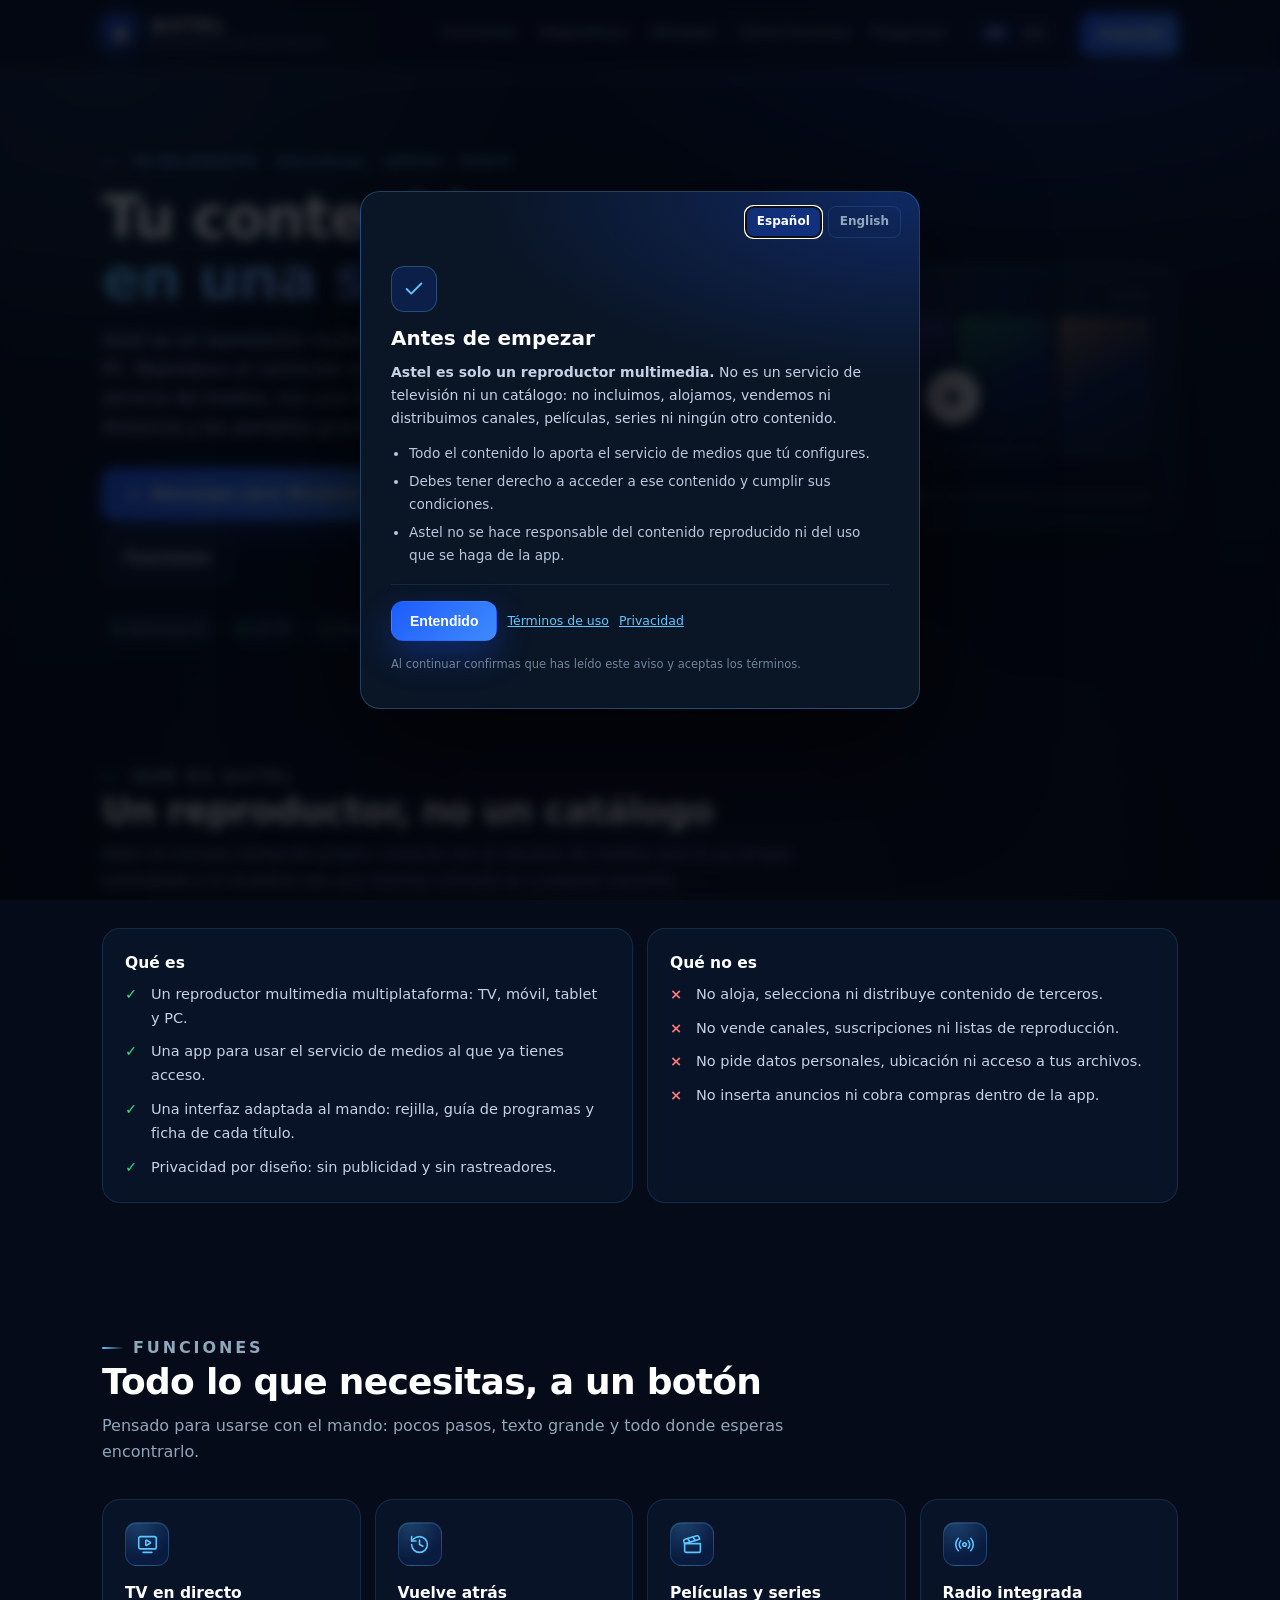
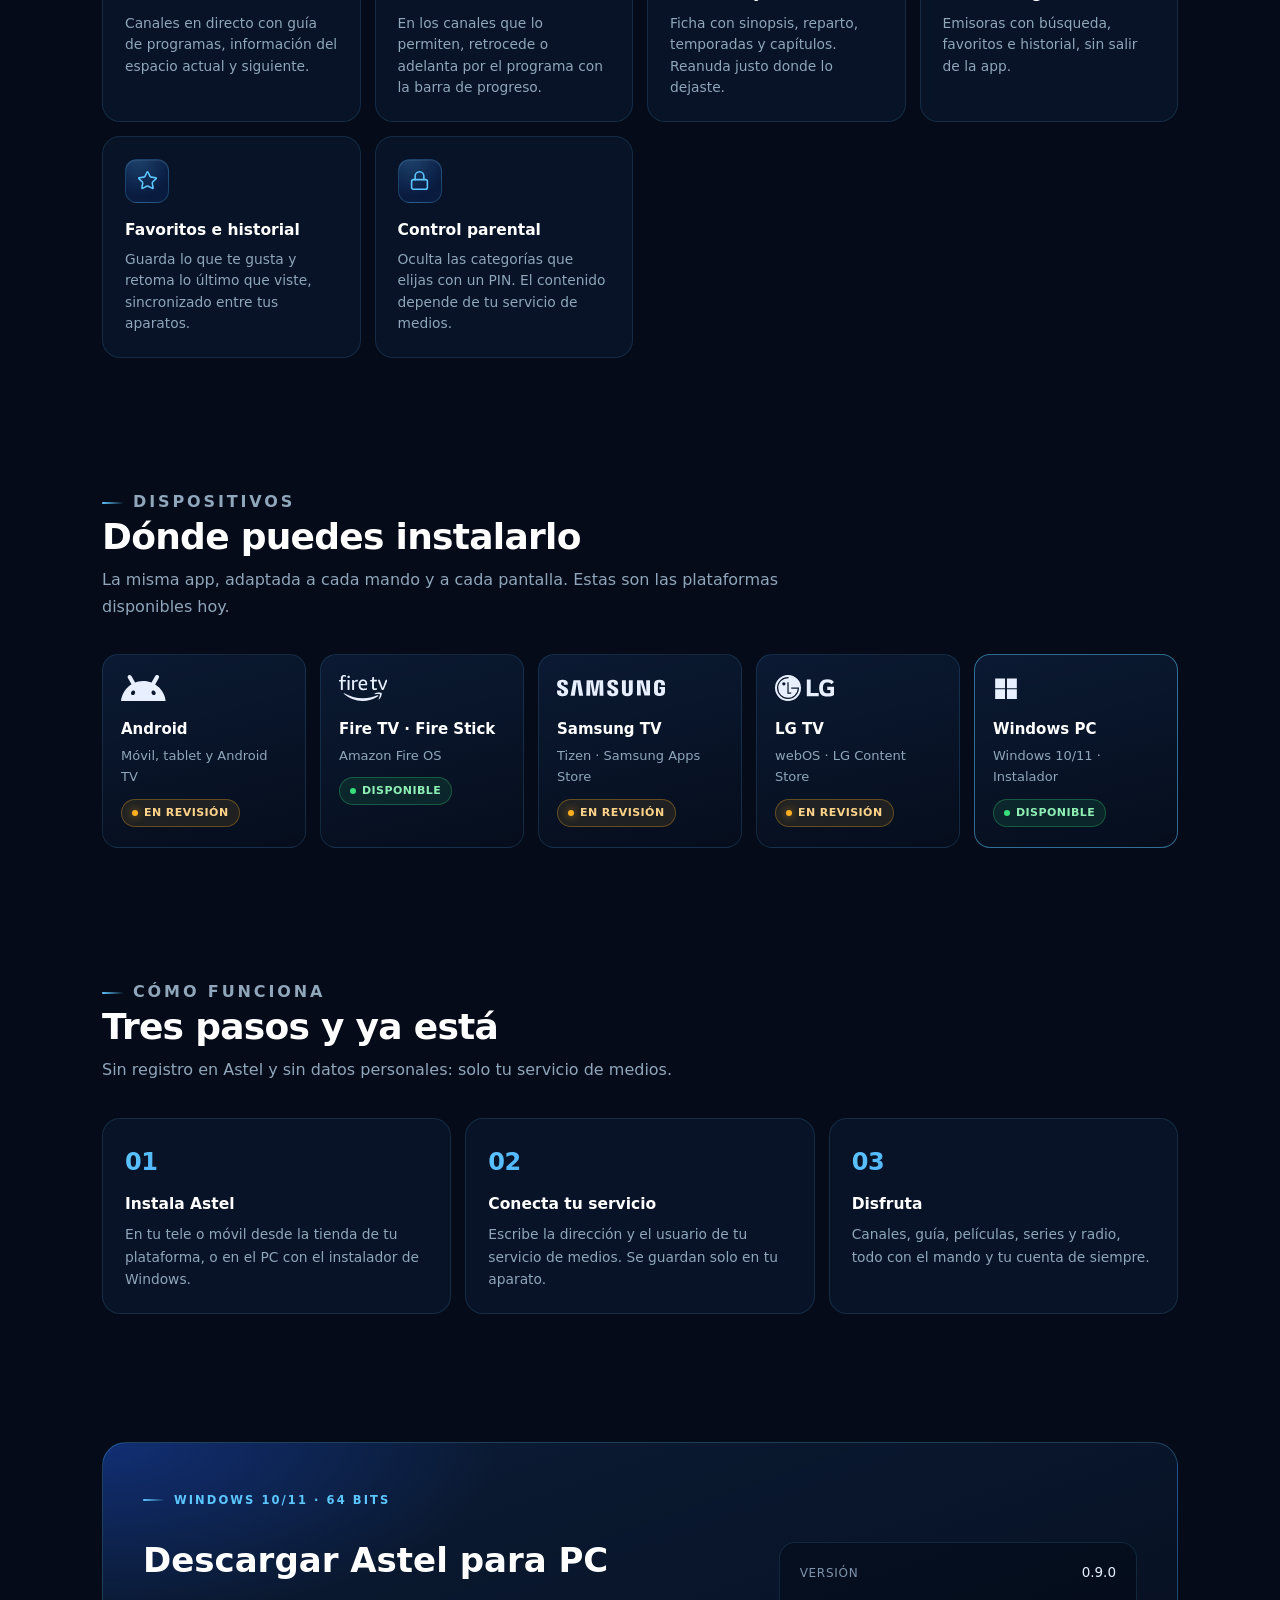
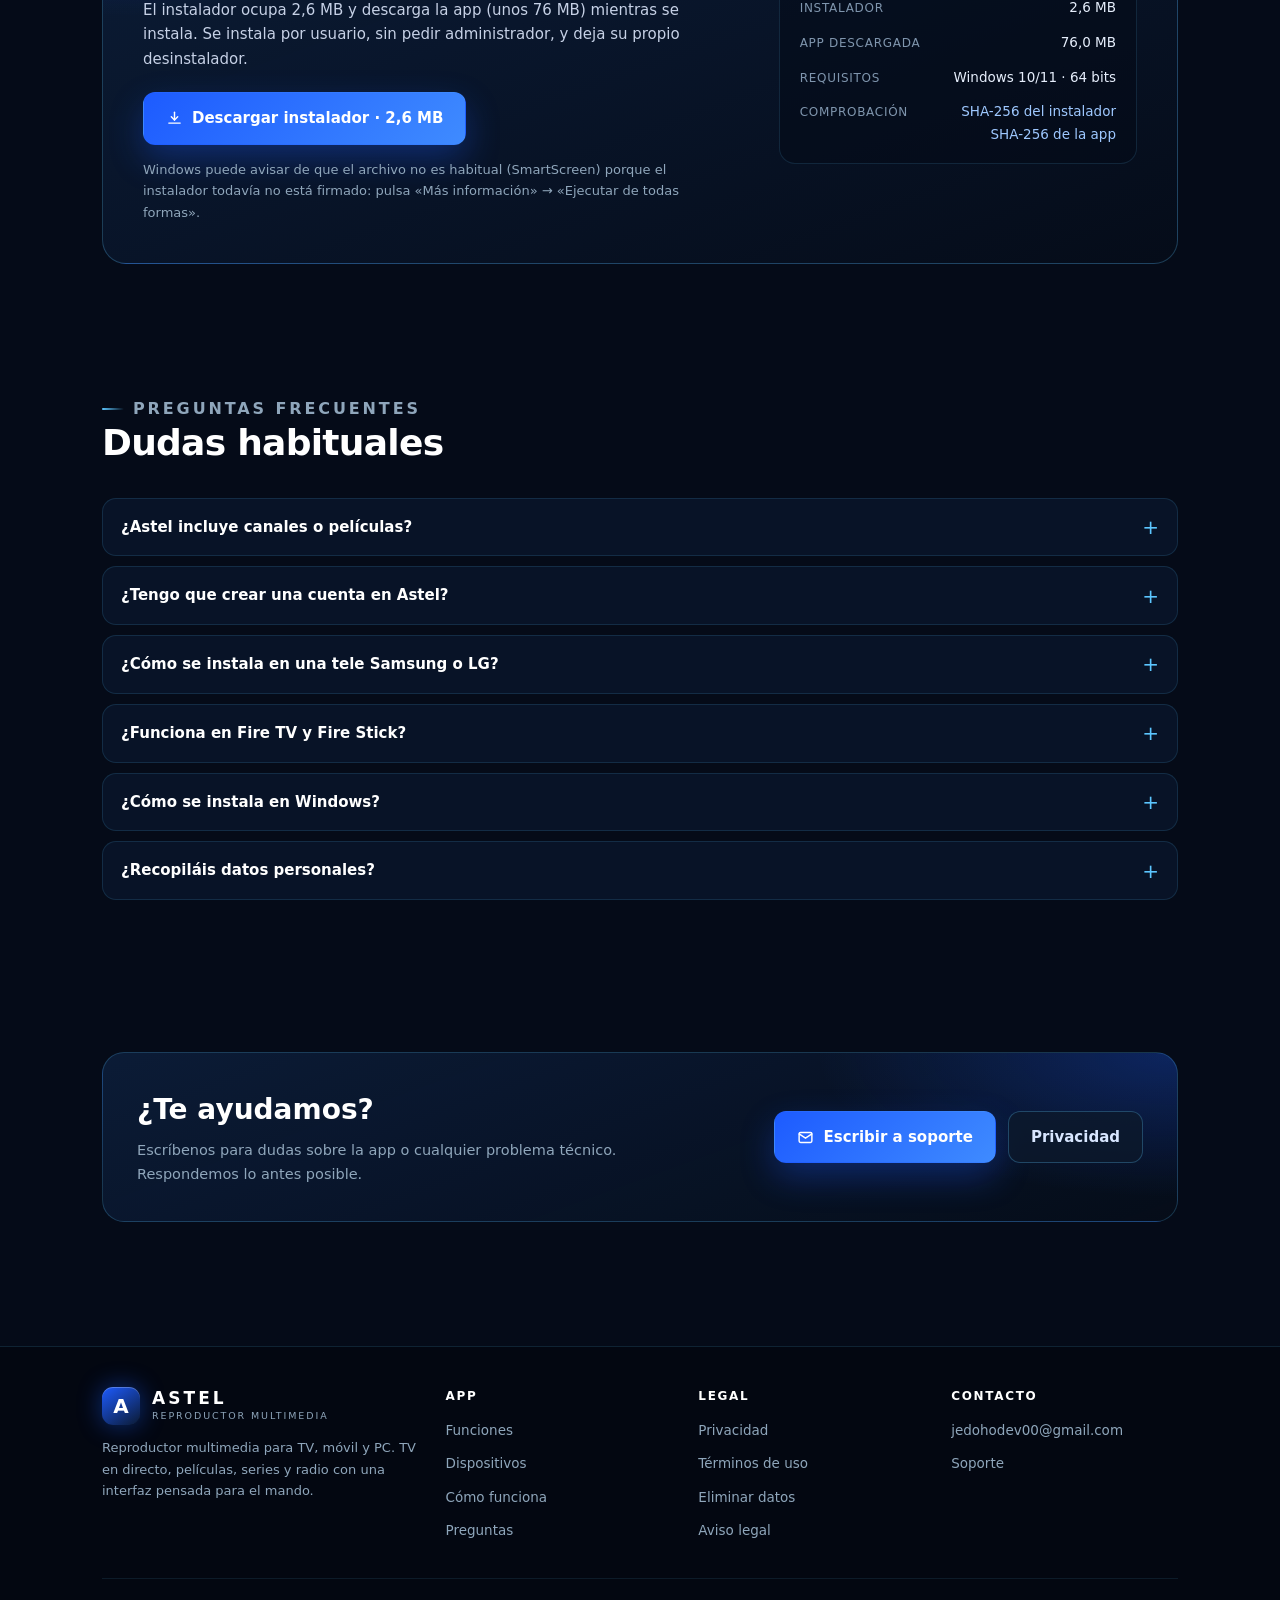
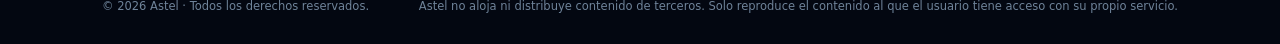
==== index.html @ 1dd222ee "Add files via upload" ====
<!doctype html>
<html lang="es">
<head>
<meta charset="utf-8">
<meta name="viewport" content="width=device-width, initial-scale=1">
<title>Astel · Reproductor multimedia para TV, móvil y PC</title>
<meta name="description" content="Astel es un reproductor multimedia para Samsung TV, LG, Android, Fire TV y Windows. TV en directo, películas, series y radio con una interfaz pensada para el mando a distancia.">
<meta name="theme-color" content="#050B18">
<link rel="icon" href="data:image/svg+xml,%3Csvg xmlns='http://www.w3.org/2000/svg' viewBox='0 0 64 64'%3E%3Cdefs%3E%3ClinearGradient id='g' x1='0' y1='0' x2='1' y2='1'%3E%3Cstop offset='0' stop-color='%231D5BFF'/%3E%3Cstop offset='1' stop-color='%230B1A33'/%3E%3C/linearGradient%3E%3C/defs%3E%3Crect width='64' height='64' rx='16' fill='url(%23g)'/%3E%3Ctext x='32' y='45' font-family='Arial,sans-serif' font-size='38' font-weight='900' fill='%23fff' text-anchor='middle'%3EA%3C/text%3E%3C/svg%3E">
<link rel="stylesheet" href="assets/estilo.css?v=20261114c">
<meta property="og:type" content="website">
<meta property="og:title" content="Astel · Reproductor multimedia">
<meta property="og:description" content="TV en directo, películas, series y radio en Samsung TV, LG, Android, Fire TV y Windows.">
</head>
<body>

<header class="cabecera">
  <div class="wrap">
    <a class="marca" href="index.html" aria-label="Astel, inicio">
      <span class="mark" aria-hidden="true">A</span>
      <span class="marca-texto">
        <b>ASTEL</b>
        <span>Reproductor multimedia</span>
      </span>
    </a>

    <nav class="nav" aria-label="Principal">
      <a href="#funciones">Funciones</a>
      <a href="#dispositivos">Dispositivos</a>
      <a href="#descargar">Windows</a>
      <a href="#como-funciona">Cómo funciona</a>
      <a href="#preguntas">Preguntas</a>
      <span class="idioma" aria-label="Idioma">
        <span class="activo">ES</span>
        <a href="en/index.html" hreflang="en" lang="en">EN</a>
      </span>
      <a class="destacado" href="#contacto">Soporte</a>
    </nav>

    <details class="menu-movil">
      <summary aria-label="Abrir menú">
        Menú
        <svg width="14" height="14" viewBox="0 0 24 24" fill="none" stroke="currentColor" stroke-width="2.2" stroke-linecap="round" aria-hidden="true"><path d="M4 7h16M4 12h16M4 17h16"/></svg>
      </summary>
      <nav aria-label="Principal (móvil)">
        <a href="#funciones"><svg viewBox="0 0 24 24" width="19" height="19" fill="none" stroke="currentColor" stroke-width="1.7" stroke-linecap="round" stroke-linejoin="round" aria-hidden="true"><rect width="20" height="15" x="2" y="7" rx="2" ry="2"/><polyline points="17 2 12 7 7 2"/></svg>Funciones</a>
        <a href="#dispositivos"><svg viewBox="0 0 24 24" width="19" height="19" fill="none" stroke="currentColor" stroke-width="1.7" stroke-linecap="round" stroke-linejoin="round" aria-hidden="true"><path d="M18 8V6a2 2 0 0 0-2-2H4a2 2 0 0 0-2 2v7a2 2 0 0 0 2 2h8"/><path d="M10 19v-3.96 3.15"/><path d="M7 19h5"/><rect width="6" height="10" x="16" y="12" rx="2"/></svg>Dispositivos</a>
        <a href="#como-funciona"><svg viewBox="0 0 24 24" width="19" height="19" fill="none" stroke="currentColor" stroke-width="1.7" stroke-linecap="round" stroke-linejoin="round" aria-hidden="true"><circle cx="6" cy="19" r="3"/><path d="M9 19h8.5a3.5 3.5 0 0 0 0-7h-11a3.5 3.5 0 0 1 0-7H15"/><circle cx="18" cy="5" r="3"/></svg>Cómo funciona</a>
        <a href="#descargar"><svg viewBox="0 0 24 24" width="19" height="19" fill="none" stroke="currentColor" stroke-width="1.7" stroke-linecap="round" stroke-linejoin="round" aria-hidden="true"><path d="M12 3v11"/><path d="M7.5 9.5 12 14l4.5-4.5"/><path d="M4 18.5h16"/></svg>Windows</a>
        <a href="#preguntas"><svg viewBox="0 0 24 24" width="19" height="19" fill="none" stroke="currentColor" stroke-width="1.7" stroke-linecap="round" stroke-linejoin="round" aria-hidden="true"><circle cx="12" cy="12" r="10"/><path d="M9.09 9a3 3 0 0 1 5.83 1c0 2-3 3-3 3"/><path d="M12 17h.01"/></svg>Preguntas</a>
        <a href="#contacto"><svg viewBox="0 0 24 24" width="19" height="19" fill="none" stroke="currentColor" stroke-width="1.7" stroke-linecap="round" stroke-linejoin="round" aria-hidden="true"><circle cx="12" cy="12" r="10"/><path d="m4.93 4.93 4.24 4.24"/><path d="m14.83 9.17 4.24-4.24"/><path d="m14.83 14.83 4.24 4.24"/><path d="m9.17 14.83-4.24 4.24"/><circle cx="12" cy="12" r="4"/></svg>Soporte</a>
        <a href="privacidad.html"><svg viewBox="0 0 24 24" width="19" height="19" fill="none" stroke="currentColor" stroke-width="1.7" stroke-linecap="round" stroke-linejoin="round" aria-hidden="true"><path d="M20 13c0 5-3.5 7.5-7.66 8.95a1 1 0 0 1-.67-.01C7.5 20.5 4 18 4 13V6a1 1 0 0 1 1-1c2 0 4.5-1.2 6.24-2.72a1.17 1.17 0 0 1 1.52 0C14.51 3.81 17 5 19 5a1 1 0 0 1 1 1z"/><path d="m9 12 2 2 4-4"/></svg>Privacidad</a>
        <a href="terminos.html"><svg viewBox="0 0 24 24" width="19" height="19" fill="none" stroke="currentColor" stroke-width="1.7" stroke-linecap="round" stroke-linejoin="round" aria-hidden="true"><path d="M15 2H6a2 2 0 0 0-2 2v16a2 2 0 0 0 2 2h12a2 2 0 0 0 2-2V7Z"/><path d="M14 2v4a2 2 0 0 0 2 2h4"/><path d="M10 9H8"/><path d="M16 13H8"/><path d="M16 17H8"/></svg>Términos</a>
        <span class="idioma" aria-label="Idioma">
          <span class="activo">ES</span>
          <a href="en/index.html" hreflang="en" lang="en">EN</a>
        </span>
      </nav>
    </details>
  </div>
</header>

<main>

  <!-- ===================================================== portada -->
  <section class="hero wrap">
    <div>
      <p class="kicker">TV en directo · Películas · Series · Radio</p>
      <h1>Tu contenido,<br><span class="degradado">en una sola app.</span></h1>
      <p class="entradilla">
        Astel es un reproductor multimedia para televisores, móviles y PC.
        Reproduce el contenido al que ya tienes acceso con tu servicio de medios,
        con una interfaz pensada para el mando a distancia y las pantallas grandes.
      </p>

      <div class="acciones">
        <a class="btn" href="https://update.apppilot.top/WS/Astel-Setup-0.9.0-lite.exe" rel="noopener">
          <svg viewBox="0 0 24 24" fill="none" stroke="currentColor" stroke-width="2" stroke-linecap="round" stroke-linejoin="round" aria-hidden="true"><path d="M12 3v11"/><path d="M7.5 9.5 12 14l4.5-4.5"/><path d="M4 18.5h16"/></svg>
          Descargar para Windows
        </a>
        <a class="btn alt" href="#dispositivos">Ver dispositivos</a>
        <a class="btn alt" href="#funciones">Funciones</a>
      </div>

      <div class="sellos" aria-label="Disponible en">
        <span class="sello">Samsung TV</span>
        <span class="sello">LG TV</span>
        <span class="sello">Android</span>
        <span class="sello">Fire TV</span>
        <span class="sello">Windows</span>
      </div>
    </div>

    <div class="maqueta" aria-hidden="true">
      <div class="pantalla">
        <div class="franja">
          <span class="punto"></span><span class="punto"></span><span class="punto"></span>
          <span class="titulo">Astel</span>
        </div>
        <div class="rejilla">
          <span class="poster"></span><span class="poster"></span>
          <span class="poster"></span><span class="poster"></span>
        </div>
        <span class="reproducir"></span>
        <div class="barra"><i></i></div>
      </div>
    </div>
  </section>

  <!-- ===================================================== que es / no es -->
  <section class="seccion wrap" id="que-es">
    <div class="seccion-cabecera">
      <p class="kicker">Qué es Astel</p>
      <h2>Un reproductor, no un catálogo</h2>
      <p>Astel no incluye contenido propio: conecta con el servicio de medios que tú ya tengas contratado y lo muestra con una interfaz cómoda en cualquier pantalla.</p>
    </div>

    <div class="duo">
      <div class="tarjeta">
        <b>Qué es</b>
        <ul class="lista si">
          <li>Un reproductor multimedia multiplataforma: TV, móvil, tablet y PC.</li>
          <li>Una app para usar el servicio de medios al que ya tienes acceso.</li>
          <li>Una interfaz adaptada al mando: rejilla, guía de programas y ficha de cada título.</li>
          <li>Privacidad por diseño: sin publicidad y sin rastreadores.</li>
        </ul>
      </div>
      <div class="tarjeta">
        <b>Qué no es</b>
        <ul class="lista no">
          <li>No aloja, selecciona ni distribuye contenido de terceros.</li>
          <li>No vende canales, suscripciones ni listas de reproducción.</li>
          <li>No pide datos personales, ubicación ni acceso a tus archivos.</li>
          <li>No inserta anuncios ni cobra compras dentro de la app.</li>
        </ul>
      </div>
    </div>
  </section>

  <!-- ===================================================== funciones -->
  <section class="seccion wrap" id="funciones">
    <div class="seccion-cabecera">
      <p class="kicker">Funciones</p>
      <h2>Todo lo que necesitas, a un botón</h2>
      <p>Pensado para usarse con el mando: pocos pasos, texto grande y todo donde esperas encontrarlo.</p>
    </div>

    <div class="rejilla">
      <article class="tarjeta">
        <span class="icono"><svg viewBox="0 0 24 24" fill="none" stroke="currentColor" stroke-width="1.8" stroke-linecap="round" stroke-linejoin="round"><path d="M15.033 9.44a.647.647 0 0 1 0 1.12l-4.065 2.352a.645.645 0 0 1-.968-.56V7.648a.645.645 0 0 1 .967-.56z"/><path d="M7 21h10"/><rect width="20" height="14" x="2" y="3" rx="2"/></svg></span>
        <h3>TV en directo</h3>
        <p>Canales en directo con guía de programas, información del espacio actual y siguiente.</p>
      </article>

      <article class="tarjeta">
        <span class="icono"><svg viewBox="0 0 24 24" fill="none" stroke="currentColor" stroke-width="1.8" stroke-linecap="round" stroke-linejoin="round"><path d="M3 12a9 9 0 1 0 9-9 9.75 9.75 0 0 0-6.74 2.74L3 8"/><path d="M3 3v5h5"/><path d="M12 7v5l4 2"/></svg></span>
        <h3>Vuelve atrás</h3>
        <p>En los canales que lo permiten, retrocede o adelanta por el programa con la barra de progreso.</p>
      </article>

      <article class="tarjeta">
        <span class="icono"><svg viewBox="0 0 24 24" fill="none" stroke="currentColor" stroke-width="1.8" stroke-linecap="round" stroke-linejoin="round"><path d="m12.296 3.464 3.02 3.956"/><path d="M20.2 6 3 11l-.9-2.4c-.3-1.1.3-2.2 1.3-2.5l13.5-4c1.1-.3 2.2.3 2.5 1.3z"/><path d="M3 11h18v8a2 2 0 0 1-2 2H5a2 2 0 0 1-2-2z"/><path d="m6.18 5.276 3.1 3.899"/></svg></span>
        <h3>Películas y series</h3>
        <p>Ficha con sinopsis, reparto, temporadas y capítulos. Reanuda justo donde lo dejaste.</p>
      </article>

      <article class="tarjeta">
        <span class="icono"><svg viewBox="0 0 24 24" fill="none" stroke="currentColor" stroke-width="1.8" stroke-linecap="round" stroke-linejoin="round"><path d="M16.247 7.761a6 6 0 0 1 0 8.478"/><path d="M19.075 4.933a10 10 0 0 1 0 14.134"/><path d="M4.925 19.067a10 10 0 0 1 0-14.134"/><path d="M7.753 16.239a6 6 0 0 1 0-8.478"/><circle cx="12" cy="12" r="2"/></svg></span>
        <h3>Radio integrada</h3>
        <p>Emisoras con búsqueda, favoritos e historial, sin salir de la app.</p>
      </article>

      <article class="tarjeta">
        <span class="icono"><svg viewBox="0 0 24 24" fill="none" stroke="currentColor" stroke-width="1.8" stroke-linecap="round" stroke-linejoin="round"><path d="M11.525 2.295a.53.53 0 0 1 .95 0l2.31 4.679a2.123 2.123 0 0 0 1.595 1.16l5.166.756a.53.53 0 0 1 .294.904l-3.736 3.638a2.123 2.123 0 0 0-.611 1.878l.882 5.14a.53.53 0 0 1-.771.56l-4.618-2.428a2.122 2.122 0 0 0-1.973 0L6.396 21.01a.53.53 0 0 1-.77-.56l.881-5.139a2.122 2.122 0 0 0-.611-1.879L2.16 9.795a.53.53 0 0 1 .294-.906l5.165-.755a2.122 2.122 0 0 0 1.597-1.16z"/></svg></span>
        <h3>Favoritos e historial</h3>
        <p>Guarda lo que te gusta y retoma lo último que viste, sincronizado entre tus aparatos.</p>
      </article>

      <article class="tarjeta">
        <span class="icono"><svg viewBox="0 0 24 24" fill="none" stroke="currentColor" stroke-width="1.8" stroke-linecap="round" stroke-linejoin="round"><rect width="18" height="11" x="3" y="11" rx="2" ry="2"/><path d="M7 11V7a5 5 0 0 1 10 0v4"/></svg></span>
        <h3>Control parental</h3>
        <p>Oculta las categorías que elijas con un PIN. El contenido depende de tu servicio de medios.</p>
      </article>
    </div>
  </section>

  <!-- ===================================================== dispositivos -->
  <section class="seccion wrap" id="dispositivos">
    <div class="seccion-cabecera">
      <p class="kicker">Dispositivos</p>
      <h2>Dónde puedes instalarlo</h2>
      <p>La misma app, adaptada a cada mando y a cada pantalla. Estas son las plataformas disponibles hoy.</p>
    </div>

    <div class="dispositivos">
      <article class="dispositivo">
        <span class="marca-icono" aria-hidden="true">
          <svg viewBox="0 5.01 24 13.98" role="img"><path d="M18.4395 5.5586c-.675 1.1664-1.352 2.3318-2.0274 3.498-.0366-.0155-.0742-.0286-.1113-.043-1.8249-.6957-3.484-.8-4.42-.787-1.8551.0185-3.3544.4643-4.2597.8203-.084-.1494-1.7526-3.021-2.0215-3.4864a1.1451 1.1451 0 0 0-.1406-.1914c-.3312-.364-.9054-.4859-1.379-.203-.475.282-.7136.9361-.3886 1.5019 1.9466 3.3696-.0966-.2158 1.9473 3.3593.0172.031-.4946.2642-1.3926 1.0177C2.8987 12.176.452 14.772 0 18.9902h24c-.119-1.1108-.3686-2.099-.7461-3.0683-.7438-1.9118-1.8435-3.2928-2.7402-4.1836a12.1048 12.1048 0 0 0-2.1309-1.6875c.6594-1.122 1.312-2.2559 1.9649-3.3848.2077-.3615.1886-.7956-.0079-1.1191a1.1001 1.1001 0 0 0-.8515-.5332c-.5225-.0536-.9392.3128-1.0488.5449zm-.0391 8.461c.3944.5926.324 1.3306-.1563 1.6503-.4799.3197-1.188.0985-1.582-.4941-.3944-.5927-.324-1.3307.1563-1.6504.4727-.315 1.1812-.1086 1.582.4941zM7.207 13.5273c.4803.3197.5506 1.0577.1563 1.6504-.394.5926-1.1038.8138-1.584.4941-.48-.3197-.5503-1.0577-.1563-1.6504.4008-.6021 1.1087-.8106 1.584-.4941z"/></svg>
        </span>
        <b>Android</b>
        <span>Móvil, tablet y Android TV</span>
        <span class="estado revision">En revisión</span>
      </article>

      <article class="dispositivo">
        <span class="marca-icono" aria-hidden="true">
          <svg viewBox="0 5.57 24 12.87" role="img"><path d="M20.196 15.12c.265.337-.294 1.73-.542 2.353-.077.19.085.266.257.123 1.106-.926 1.39-2.867 1.166-3.149-.226-.277-2.16-.516-3.341.314-.183.127-.151.304.05.279.665-.08 2.147-.257 2.41.08m-.858.981c-2.064 1.523-5.056 2.333-7.632 2.333-3.611 0-6.862-1.334-9.322-3.555-.194-.176-.02-.414.21-.28 2.655 1.545 5.939 2.477 9.328 2.477 2.287 0 4.803-.476 7.115-1.458.348-.147.642.231.3.483m2.034-3.155a.388.388 0 0 1-.201-.04c-.041-.026-.087-.1-.133-.225l-1.734-4.355a1.79 1.79 0 0 0-.046-.117.266.266 0 0 1-.023-.108c0-.084.049-.128.146-.128h.58c.098 0 .165.014.205.04.04.026.082.102.127.226l1.344 3.823 1.343-3.823c.046-.124.089-.2.128-.226a.402.402 0 0 1 .205-.04h.54c.1 0 .148.044.148.128a.3.3 0 0 1-.025.108c-.016.04-.032.078-.044.117l-1.727 4.355c-.045.124-.09.199-.132.225a.388.388 0 0 1-.201.04zm-3.644.068c-.929 0-1.392-.463-1.392-1.392V8.739h-.706c-.13 0-.197-.066-.197-.196v-.246a.22.22 0 0 1 .045-.147c.03-.031.086-.055.171-.067l.717-.09.127-1.215c.013-.13.082-.196.207-.196h.41c.13 0 .196.066.196.196v1.196h1.276c.13 0 .195.065.195.197v.372c0 .13-.064.196-.195.196h-1.276v2.834c0 .243.055.411.162.51.108.098.293.147.555.147.124 0 .277-.016.46-.049.099-.02.164-.03.197-.03.052 0 .088.014.108.044.02.03.029.077.029.142v.266a.366.366 0 0 1-.04.19c-.026.043-.078.078-.157.103a3.018 3.018 0 0 1-.892.118m-4.665-2.976c.006-.052.011-.137.011-.255 0-.399-.094-.698-.28-.901-.186-.204-.46-.306-.818-.306-.412 0-.732.123-.962.369-.228.245-.36.61-.392 1.093zm-.942 3.07c-.803 0-1.411-.222-1.824-.667-.412-.444-.616-1.102-.616-1.972 0-.83.204-1.475.616-1.937.413-.46.988-.691 1.728-.691.62 0 1.098.176 1.432.524.332.351.5.846.5 1.487 0 .21-.017.422-.05.638-.014.077-.034.13-.064.156-.029.027-.077.04-.142.04h-3.08c.013.563.154.977.418 1.245.265.268.674.403 1.23.403.196 0 .385-.014.564-.04a5.04 5.04 0 0 0 .682-.166l.117-.035a.284.284 0 0 1 .09-.016c.085 0 .125.06.125.177v.276c0 .085-.012.144-.037.18a.441.441 0 0 1-.167.114 3.38 3.38 0 0 1-.701.205 4.236 4.236 0 0 1-.82.079m-5.424-.147c-.13 0-.195-.066-.195-.197v-4.58c0-.13.064-.195.195-.195h.432c.064 0 .116.012.153.039.036.025.06.076.072.146l.07.55c.176-.19.343-.34.499-.452a1.725 1.725 0 0 1 1.02-.323c.079 0 .158.003.235.01.112.014.168.072.168.176v.53c0 .117-.058.177-.178.177-.058 0-.114-.004-.17-.01a1.638 1.638 0 0 0-.18-.01c-.524 0-.973.157-1.346.47v3.472c0 .131-.066.197-.195.197zm-2.249 0c-.13 0-.196-.066-.196-.197v-4.58c0-.13.066-.195.196-.195h.579c.13 0 .195.064.195.195v4.58c0 .131-.065.197-.195.197zm.295-5.856c-.19 0-.339-.054-.447-.16a.581.581 0 0 1-.161-.428c0-.176.054-.318.16-.426.11-.109.257-.163.448-.163.189 0 .337.054.446.163.107.108.16.25.16.426a.581.581 0 0 1-.16.427.608.608 0 0 1-.446.161m-3.625 5.856c-.132 0-.197-.066-.197-.197v-4.01H.195c-.13 0-.195-.066-.195-.197v-.245c0-.065.014-.114.043-.147.03-.033.088-.055.173-.07l.705-.087v-.804c0-1.091.523-1.638 1.57-1.638.248 0 .51.036.784.109.072.019.122.047.152.088.029.038.044.107.044.205v.255c0 .124-.048.186-.148.186-.058 0-.14-.01-.248-.029-.11-.02-.23-.03-.369-.03-.3 0-.51.057-.633.172-.121.115-.181.303-.181.564v.903h1.324c.131 0 .197.064.197.195v.373c0 .13-.066.197-.197.197H1.892v4.01c0 .131-.065.197-.196.197Z"/></svg>
        </span>
        <b>Fire TV · Fire Stick</b>
        <span>Amazon Fire OS</span>
        <span class="estado">Disponible</span>
      </article>

      <article class="dispositivo">
        <span class="marca-icono" aria-hidden="true">
          <svg class="largo" viewBox="0 10.17 24 3.67" role="img"><path d="M19.8166 10.2808l.0459 2.6934h-.023l-.7793-2.6934h-1.2837v3.3925h.8481l-.0458-2.785h.023l.8366 2.785h1.2264v-3.3925zm-16.149 0l-.6418 3.427h.9284l.4699-3.1175h.0229l.4585 3.1174h.9169l-.6304-3.4269zm5.1805 0l-.424 2.6132h-.023l-.424-2.6132H6.5788l-.0688 3.427h.8596l.023-3.0832h.0114l.573 3.0831h.8711l.5731-3.083h.023l.0228 3.083h.8596l-.0802-3.4269zm-7.2664 2.4527c.0343.0802.0229.1949.0114.2522-.0229.1146-.1031.2292-.3324.2292-.2177 0-.3438-.126-.3438-.3095v-.3323H0v.2636c0 .7679.6074.9971 1.2493.9971.6189 0 1.1346-.2178 1.2149-.7794.0458-.298.0114-.4928 0-.5616-.1605-.722-1.467-.9283-1.5588-1.3295-.0114-.0688-.0114-.1375 0-.1834.023-.1146.1032-.2292.3095-.2292.2063 0 .321.126.321.3095v.2063h.8595v-.2407c0-.745-.6762-.8596-1.1576-.8596-.6074 0-1.1117.2063-1.2034.7564-.023.149-.0344.2866.0114.4585.1376.7106 1.364.9169 1.5358 1.3524m11.152 0c.0343.0803.0228.1834.0114.2522-.023.1146-.1032.2292-.3324.2292-.2178 0-.3438-.126-.3438-.3095v-.3323h-.917v.2636c0 .7564.596.9857 1.2379.9857.6189 0 1.1232-.2063 1.2034-.7794.0459-.298.0115-.4814 0-.5616-.1375-.7106-1.4327-.9284-1.5243-1.318-.0115-.0688-.0115-.1376 0-.1835.0229-.1146.1031-.2292.3094-.2292.1948 0 .321.126.321.3095v.2063h.848v-.2407c0-.745-.6647-.8596-1.146-.8596-.6075 0-1.1004.1948-1.192.7564-.023.149-.023.2866.0114.4585.1376.7106 1.341.9054 1.513 1.3524m2.8882.4585c.2407 0 .3094-.1605.3323-.2522.0115-.0343.0115-.0917.0115-.126v-2.533h.871v2.4642c0 .0688 0 .1948-.0114.2292-.0573.6419-.5616.8482-1.192.8482-.6303 0-1.1346-.2063-1.192-.8482 0-.0344-.0114-.1604-.0114-.2292v-2.4642h.871v2.533c0 .0458 0 .0916.0115.126 0 .0917.0688.2522.3095.2522m7.1518-.0344c.2522 0 .3324-.1605.3553-.2522.0115-.0343.0115-.0917.0115-.126v-.4929h-.3553v-.5043H24v.917c0 .0687 0 .1145-.0115.2292-.0573.6303-.596.8481-1.2034.8481-.6075 0-1.1461-.2178-1.2034-.8481-.0115-.1147-.0115-.1605-.0115-.2293v-1.444c0-.0574.0115-.172.0115-.2293.0802-.6419.596-.8482 1.2034-.8482s1.1347.2063 1.2034.8482c.0115.1031.0115.2292.0115.2292v.1146h-.8596v-.1948s0-.0803-.0115-.1261c-.0114-.0802-.0802-.2521-.3438-.2521-.2521 0-.321.1604-.3438.2521-.0115.0458-.0115.1032-.0115.1605v1.5702c0 .0458 0 .0916.0115.126 0 .0917.0917.2522.3323.2522"/></svg>
        </span>
        <b>Samsung TV</b>
        <span>Tizen · Samsung Apps Store</span>
        <span class="estado revision">En revisión</span>
      </article>

      <article class="dispositivo">
        <span class="marca-icono" aria-hidden="true">
          <svg viewBox="0 6.71 24 10.58" role="img"><path d="M14.522 14.078h3.27v1.33h-4.847v-6.83h1.577v5.5zm6.74-1.274h1.284v1.195c-.236.09-.698.18-1.137.18-1.42 0-1.893-.721-1.893-2.186 0-1.398.45-2.221 1.869-2.221.791 0 1.24.248 1.612.722l.982-.903c-.6-.855-1.646-1.114-2.629-1.114-2.208 0-3.368 1.205-3.368 3.504 0 2.288 1.047 3.528 3.358 3.528 1.06 0 2.096-.27 2.66-.665V11.53h-2.739v1.274zM5.291 6.709a5.29 5.29 0 1 1 0 10.582 5.291 5.291 0 1 1 0-10.582m3.16 8.457a4.445 4.445 0 0 0 1.31-3.161v-.242l-.22.001H6.596v.494h2.662l-.001.015a3.985 3.985 0 0 1-3.965 3.708 3.95 3.95 0 0 1-2.811-1.165 3.952 3.952 0 0 1-1.164-2.811c0-1.061.414-2.059 1.164-2.81a3.951 3.951 0 0 1 2.81-1.164l.252.003v-.495l-.251-.003a4.475 4.475 0 0 0-4.47 4.469c0 1.194.465 2.316 1.309 3.161a4.444 4.444 0 0 0 3.16 1.31 4.444 4.444 0 0 0 3.162-1.31m-2.91-1.297V9.644H5.04v4.72h1.556v-.495H5.543zm-1.265-3.552a.676.676 0 1 0-.675.674.676.676 0 0 0 .675-.674"/></svg>
        </span>
        <b>LG TV</b>
        <span>webOS · LG Content Store</span>
        <span class="estado revision">En revisión</span>
      </article>

      <a class="dispositivo descargable" href="#descargar">
        <span class="marca-icono" aria-hidden="true">
          <svg viewBox="0 0 24 24" role="img"><path d="M2 3.2h9.1v9.1H2zM12.9 3.2H22v9.1h-9.1zM2 13.1h9.1v9.1H2zM12.9 13.1H22v9.1h-9.1z"/></svg>
        </span>
        <b>Windows PC</b>
        <span>Windows 10/11 · Instalador</span>
        <span class="estado">Disponible</span>
      </a>
    </div>
  </section>

  <!-- ===================================================== como funciona -->
  <section class="seccion wrap" id="como-funciona">
    <div class="seccion-cabecera">
      <p class="kicker">Cómo funciona</p>
      <h2>Tres pasos y ya está</h2>
      <p>Sin registro en Astel y sin datos personales: solo tu servicio de medios.</p>
    </div>

    <div class="pasos">
      <article class="paso">
        <b>Instala Astel</b>
        <span>En tu tele o móvil desde la tienda de tu plataforma, o en el PC con el instalador de Windows.</span>
      </article>
      <article class="paso">
        <b>Conecta tu servicio</b>
        <span>Escribe la dirección y el usuario de tu servicio de medios. Se guardan solo en tu aparato.</span>
      </article>
      <article class="paso">
        <b>Disfruta</b>
        <span>Canales, guía, películas, series y radio, todo con el mando y tu cuenta de siempre.</span>
      </article>
    </div>
  </section>

  <!-- ===================================================== descargar -->
  <section class="seccion wrap" id="descargar">
    <div class="descarga">
      <div class="descarga-texto">
        <p class="kicker">Windows 10/11 · 64 bits</p>
        <h2>Descargar Astel para PC</h2>
        <p class="descarga-intro">El instalador ocupa 2,6 MB y descarga la app (unos 76 MB) mientras se instala. Se instala por usuario, sin pedir administrador, y deja su propio desinstalador.</p>

        <div class="acciones">
          <a class="btn" href="https://update.apppilot.top/WS/Astel-Setup-0.9.0-lite.exe" rel="noopener">
            <svg viewBox="0 0 24 24" fill="none" stroke="currentColor" stroke-width="2" stroke-linecap="round" stroke-linejoin="round" aria-hidden="true"><path d="M12 3v11"/><path d="M7.5 9.5 12 14l4.5-4.5"/><path d="M4 18.5h16"/></svg>
            Descargar instalador · 2,6 MB
          </a>
        </div>

        <p class="descarga-nota">Windows puede avisar de que el archivo no es habitual (SmartScreen) porque el instalador todavía no está firmado: pulsa «Más información» → «Ejecutar de todas formas».</p>
      </div>

      <dl class="descarga-datos">
        <div><dt>Versión</dt><dd>0.9.0</dd></div>
        <div><dt>Instalador</dt><dd>2,6 MB</dd></div>
        <div><dt>App descargada</dt><dd>76,0 MB</dd></div>
        <div><dt>Requisitos</dt><dd>Windows 10/11 · 64 bits</dd></div>
        <div><dt>Comprobación</dt><dd>
          <a href="https://update.apppilot.top/WS/Astel-Setup-0.9.0-lite.exe.sha256">SHA-256 del instalador</a><br>
          <a href="https://update.apppilot.top/WS/Astel-0.9.0.7z.sha256">SHA-256 de la app</a>
        </dd></div>
      </dl>
    </div>
  </section>

  <!-- ===================================================== preguntas -->
  <section class="seccion wrap" id="preguntas">
    <div class="seccion-cabecera">
      <p class="kicker">Preguntas frecuentes</p>
      <h2>Dudas habituales</h2>
    </div>

    <div class="faq">
      <details>
        <summary>¿Astel incluye canales o películas?</summary>
        <p>No. Astel es solo el reproductor: el contenido lo pone el servicio de medios que tú configures. No vendemos ni distribuimos listas, canales ni suscripciones.</p>
      </details>

      <details>
        <summary>¿Tengo que crear una cuenta en Astel?</summary>
        <p>No hay registro. La app usa la cuenta de tu servicio de medios, que se guarda en el almacenamiento privado del aparato y no se envía a Astel.</p>
      </details>

      <details>
        <summary>¿Cómo se instala en una tele Samsung o LG?</summary>
        <p>En Samsung y en LG se instala desde la tienda de aplicaciones de la propia tele (Samsung Apps y LG Content Store).</p>
      </details>

      <details>
        <summary>¿Funciona en Fire TV y Fire Stick?</summary>
        <p>Sí, en dispositivos Fire OS. La interfaz cambia sola al modo TV y se maneja con el mando del Fire.</p>
      </details>

      <details>
        <summary>¿Cómo se instala en Windows?</summary>
        <p>Descarga el instalador y ejecútalo: la app se baja durante la instalación y queda en el menú Inicio, sin pedir administrador. Si Windows muestra un aviso de SmartScreen, pulsa «Más información» → «Ejecutar de todas formas».</p>
      </details>

      <details>
        <summary>¿Recopiláis datos personales?</summary>
        <p>No pedimos nombre, correo, teléfono ni ubicación. Solo se sincronizan favoritos, historial y progreso, asociados al usuario de tu servicio y a un identificador aleatorio del aparato. Puedes borrarlo cuando quieras.</p>
      </details>
    </div>
  </section>

  <!-- ===================================================== contacto -->
  <section class="seccion wrap" id="contacto">
    <div class="contacto">
      <div>
        <h2>¿Te ayudamos?</h2>
        <p>Escríbenos para dudas sobre la app o cualquier problema técnico. Respondemos lo antes posible.</p>
      </div>
      <div class="acciones">
        <a class="btn" href="mailto:jedohodev00@gmail.com?subject=Soporte%20Astel">
          <svg viewBox="0 0 24 24" fill="none" stroke="currentColor" stroke-width="2" stroke-linecap="round" stroke-linejoin="round" aria-hidden="true"><rect x="3" y="5" width="18" height="14" rx="2"/><path d="M3 7l9 6 9-6"/></svg>
          Escribir a soporte
        </a>
        <a class="btn alt" href="privacidad.html">Privacidad</a>
      </div>
    </div>
  </section>

</main>

<footer class="pie">
  <div class="wrap">
    <div class="pie-rejilla">
      <div>
        <a class="marca" href="index.html" aria-label="Astel, inicio">
          <span class="mark" aria-hidden="true">A</span>
          <span class="marca-texto"><b>ASTEL</b><span>Reproductor multimedia</span></span>
        </a>
        <p>Reproductor multimedia para TV, móvil y PC. TV en directo, películas, series y radio con una interfaz pensada para el mando.</p>
      </div>

      <div>
        <h4>App</h4>
        <ul>
          <li><a href="#funciones">Funciones</a></li>
          <li><a href="#dispositivos">Dispositivos</a></li>
          <li><a href="#como-funciona">Cómo funciona</a></li>
          <li><a href="#preguntas">Preguntas</a></li>
        </ul>
      </div>

      <div>
        <h4>Legal</h4>
        <ul>
          <li><a href="privacidad.html">Privacidad</a></li>
          <li><a href="terminos.html">Términos de uso</a></li>
          <li><a href="eliminar-datos.html">Eliminar datos</a></li>
          <li><button type="button" class="enlace-boton" data-aviso>Aviso legal</button></li>
        </ul>
      </div>

      <div>
        <h4>Contacto</h4>
        <ul>
          <li><a href="mailto:jedohodev00@gmail.com">jedohodev00@gmail.com</a></li>
          <li><a href="mailto:jedohodev00@gmail.com?subject=Soporte%20Astel">Soporte</a></li>
        </ul>
      </div>
    </div>

    <div class="pie-legal">
      <p>© 2026 Astel · Todos los derechos reservados.</p>
      <p>Astel no aloja ni distribuye contenido de terceros. Solo reproduce el contenido al que el usuario tiene acceso con su propio servicio.</p>
    </div>
  </div>
</footer>

<dialog class="aviso-legal" id="avisoLegal" aria-labelledby="avisoTituloEs">
  <div class="dialog-idioma" role="group" aria-label="Idioma del aviso">
    <button type="button" data-idioma="es" class="activo">Español</button>
    <button type="button" data-idioma="en" lang="en">English</button>
  </div>

  <div class="dialog-cuerpo" data-texto="es">
    <span class="dialog-icono" aria-hidden="true">
      <svg viewBox="0 0 24 24" width="22" height="22" fill="none" stroke="currentColor" stroke-width="2" stroke-linecap="round" stroke-linejoin="round"><path d="M20 6 9 17l-5-5"/></svg>
    </span>
    <h2 id="avisoTituloEs">Antes de empezar</h2>
    <p><strong>Astel es solo un reproductor multimedia.</strong> No es un servicio
    de televisión ni un catálogo: no incluimos, alojamos, vendemos ni distribuimos
    canales, películas, series ni ningún otro contenido.</p>
    <ul>
      <li>Todo el contenido lo aporta el servicio de medios que tú configures.</li>
      <li>Debes tener derecho a acceder a ese contenido y cumplir sus condiciones.</li>
      <li>Astel no se hace responsable del contenido reproducido ni del uso que se haga de la app.</li>
    </ul>
    <div class="dialog-pie">
      <button class="btn" type="button" data-aceptar="es">Entendido</button>
      <a href="terminos.html">Términos de uso</a>
      <a href="privacidad.html">Privacidad</a>
    </div>
    <p class="dialog-nota">Al continuar confirmas que has leído este aviso y aceptas los términos.</p>
  </div>

  <div class="dialog-cuerpo" data-texto="en" hidden lang="en">
    <span class="dialog-icono" aria-hidden="true">
      <svg viewBox="0 0 24 24" width="22" height="22" fill="none" stroke="currentColor" stroke-width="2" stroke-linecap="round" stroke-linejoin="round"><path d="M20 6 9 17l-5-5"/></svg>
    </span>
    <h2>Before you start</h2>
    <p><strong>Astel is only a media player.</strong> It is not a TV service or a
    catalogue: we do not include, host, sell or distribute channels, movies,
    series or any other content.</p>
    <ul>
      <li>All content is provided by the media service you configure.</li>
      <li>You must have the right to access that content and comply with its terms.</li>
      <li>Astel is not responsible for the content played or for how the app is used.</li>
    </ul>
    <div class="dialog-pie">
      <button class="btn" type="button" data-aceptar="en">Continue in English</button>
      <a href="en/terms.html" hreflang="en">Terms of use</a>
      <a href="en/privacy.html" hreflang="en">Privacy</a>
    </div>
    <p class="dialog-nota">By continuing you confirm that you have read this notice and accept the terms.</p>
  </div>
</dialog>

<script>
(function () {
  var d = document.getElementById('avisoLegal');
  if (!d) return;
  var CLAVE = 'astel_aviso_legal_v1';
  var enIngles = location.pathname.indexOf('/en/') >= 0;

  function pintar(l) {
    d.querySelectorAll('[data-texto]').forEach(function (el) {
      el.hidden = el.getAttribute('data-texto') !== l;
    });
    d.querySelectorAll('[data-idioma]').forEach(function (b) {
      b.classList.toggle('activo', b.getAttribute('data-idioma') === l);
    });
  }

  function abrir(l) {
    pintar(l || (enIngles ? 'en' : 'es'));
    try { if (!d.open) d.showModal(); } catch (e) { d.setAttribute('open', ''); }
  }

  function cerrar() {
    try { d.close(); } catch (e) { d.removeAttribute('open'); }
  }

  var visto = false;
  try { visto = localStorage.getItem(CLAVE) === '1'; } catch (e) {}
  if (!visto) abrir();

  d.querySelectorAll('[data-idioma]').forEach(function (b) {
    b.addEventListener('click', function () { pintar(b.getAttribute('data-idioma')); });
  });

  d.querySelectorAll('[data-aceptar]').forEach(function (b) {
    b.addEventListener('click', function () {
      try { localStorage.setItem(CLAVE, '1'); } catch (e) {}
      var l = b.getAttribute('data-aceptar');
      if (l !== (enIngles ? 'en' : 'es')) {
        location.href = (l === 'en') ? (enIngles ? 'index.html' : 'en/index.html') : (enIngles ? '../index.html' : 'index.html');
        return;
      }
      cerrar();
    });
  });

  document.querySelectorAll('[data-aviso]').forEach(function (b) {
    b.addEventListener('click', function (e) {
      e.preventDefault();
      abrir(enIngles ? 'en' : 'es');
    });
  });
})();
</script>

</body>
</html>
---- assets/estilo.css ----
/* ==========================================================================
   Astel - hoja de estilo del sitio (GitHub Pages)
   Sin dependencias externas: solo CSS + SVG en linea.
   ========================================================================== */

:root {
    --navy: #0B1A33;
    --space: #050B18;
    --blue: #1D5BFF;
    --blue-2: #3F8BFF;
    --cyan: #5CC6FF;
    --violeta: #8F6BFF;
    --silver: #D2D9E5;
    --muted: #8FA6BB;
    --linea: rgba(92, 198, 255, .14);
    --cristal: rgba(11, 26, 51, .58);
    --radio: 18px;
    --ancho: 1120px;
}

* { box-sizing: border-box; }

html { scroll-behavior: smooth; }

/* la cabecera es fija: los anclajes no deben quedar debajo */
[id] { scroll-margin-top: 88px; }

body {
    margin: 0;
    background: var(--space);
    color: var(--silver);
    font-family: system-ui, -apple-system, "Segoe UI", Roboto, Arial, sans-serif;
    line-height: 1.65;
    -webkit-font-smoothing: antialiased;
    overflow-x: hidden;
}

/* Fondo: dos focos de luz + rejilla muy tenue */
body::before {
    content: "";
    position: fixed;
    inset: 0;
    z-index: -1;
    background:
        radial-gradient(900px 620px at 82% -8%, rgba(29, 91, 255, .32), transparent 62%),
        radial-gradient(760px 520px at 8% 8%, rgba(92, 198, 255, .13), transparent 60%),
        radial-gradient(1000px 700px at 50% 110%, rgba(143, 107, 255, .10), transparent 65%),
        linear-gradient(180deg, #071023 0%, var(--space) 45%, #03060d 100%);
}

body::after {
    content: "";
    position: fixed;
    inset: 0;
    z-index: -1;
    pointer-events: none;
    opacity: .35;
    background-image:
        linear-gradient(rgba(92, 198, 255, .055) 1px, transparent 1px),
        linear-gradient(90deg, rgba(92, 198, 255, .055) 1px, transparent 1px);
    background-size: 64px 64px;
    -webkit-mask-image: radial-gradient(ellipse at 50% 0%, #000 0%, transparent 72%);
    mask-image: radial-gradient(ellipse at 50% 0%, #000 0%, transparent 72%);
}

a { color: var(--cyan); }

.wrap {
    width: 100%;
    max-width: var(--ancho);
    margin: 0 auto;
    padding: 0 22px;
}

/* --------------------------------------------------------------- cabecera */

.cabecera {
    position: sticky;
    top: 0;
    z-index: 60;
    background: rgba(5, 11, 24, .72);
    border-bottom: 1px solid var(--linea);
    -webkit-backdrop-filter: blur(14px) saturate(1.2);
    backdrop-filter: blur(14px) saturate(1.2);
}

.cabecera .wrap {
    display: flex;
    align-items: center;
    gap: 18px;
    min-height: 68px;
}

.marca {
    display: inline-flex;
    align-items: center;
    gap: 12px;
    text-decoration: none;
    flex: 0 0 auto;
}

.mark {
    width: 38px;
    height: 38px;
    border-radius: 11px;
    background: linear-gradient(145deg, var(--blue), var(--navy));
    display: grid;
    place-items: center;
    color: #fff;
    font-weight: 900;
    font-size: 20px;
    letter-spacing: 0;
    box-shadow: 0 0 24px rgba(29, 91, 255, .45), inset 0 1px 0 rgba(255, 255, 255, .25);
}

.marca-texto b {
    display: block;
    color: #fff;
    font-size: 17px;
    letter-spacing: .18em;
    line-height: 1.1;
}

.marca-texto span {
    display: block;
    color: var(--muted);
    font-size: 9.5px;
    letter-spacing: .2em;
    text-transform: uppercase;
}

.nav {
    display: flex;
    align-items: center;
    gap: 24px;
    margin-left: auto;
}

.nav a {
    color: var(--silver);
    text-decoration: none;
    font-size: 14.5px;
    opacity: .82;
    padding: 4px 0;
    border-bottom: 2px solid transparent;
    transition: opacity .15s, border-color .15s;
}

.nav a:hover,
.nav a:focus-visible {
    opacity: 1;
    color: #fff;
    border-color: var(--blue);
}

.nav .destacado {
    opacity: 1;
    padding: 9px 16px;
    border-radius: 10px;
    background: linear-gradient(135deg, var(--blue), var(--blue-2));
    color: #fff;
    font-weight: 700;
    box-shadow: 0 10px 26px rgba(29, 91, 255, .35);
    border: 0;
}

.nav .destacado:hover { filter: brightness(1.08); }

/* menu en movil: <details> sin JavaScript */
.menu-movil {
    display: none;
    margin-left: auto;
    position: relative;
}

.menu-movil summary {
    list-style: none;
    cursor: pointer;
    display: inline-flex;
    align-items: center;
    gap: 10px;
    padding: 10px 14px;
    border: 1px solid var(--linea);
    border-radius: 11px;
    background: rgba(13, 26, 44, .8);
    color: var(--silver);
    font-size: 14px;
    font-weight: 600;
}

.menu-movil summary::-webkit-details-marker { display: none; }

.menu-movil[open] summary {
    color: #fff;
    border-color: rgba(92, 198, 255, .4);
    background: rgba(29, 91, 255, .16);
}

.menu-movil nav {
    position: absolute;
    right: 0;
    top: calc(100% + 10px);
    min-width: min(300px, calc(100vw - 24px));
    display: grid;
    gap: 2px;
    padding: 8px;
    border-radius: 16px;
    background: linear-gradient(180deg, #0c1a2e, #081422);
    border: 1px solid var(--linea);
    box-shadow: 0 28px 70px rgba(0, 0, 0, .6);
}

.menu-movil nav a {
    display: flex;
    align-items: center;
    gap: 12px;
    padding: 11px 12px;
    border-radius: 10px;
    border: 0;
    color: var(--silver);
    text-decoration: none;
    font-size: 14.5px;
    font-weight: 500;
    line-height: 1.2;
}

.menu-movil nav a svg {
    width: 19px;
    height: 19px;
    flex: 0 0 auto;
    color: var(--cyan);
    opacity: .9;
}

.menu-movil nav a:hover {
    background: rgba(29, 91, 255, .16);
    color: #fff;
}

/* ------------------------------------------------------------------ botones */

.btn {
    display: inline-flex;
    align-items: center;
    gap: 9px;
    padding: 13px 22px;
    border-radius: 12px;
    background: linear-gradient(135deg, var(--blue), var(--blue-2));
    color: #fff;
    text-decoration: none;
    font-weight: 700;
    font-size: 15px;
    border: 1px solid transparent;
    box-shadow: 0 14px 34px rgba(29, 91, 255, .32);
    transition: transform .15s, filter .15s;
}

.btn:hover { transform: translateY(-1px); filter: brightness(1.07); }

.btn.alt {
    background: rgba(13, 26, 44, .8);
    border-color: rgba(92, 198, 255, .28);
    color: #d8e6ff;
    box-shadow: none;
}

.btn.alt:hover { border-color: rgba(92, 198, 255, .55); }

.btn svg { width: 17px; height: 17px; flex: 0 0 auto; }

/* --------------------------------------------------------------------- hero */

.hero {
    display: grid;
    grid-template-columns: 1.12fr .88fr;
    gap: clamp(28px, 4vw, 56px);
    align-items: center;
    padding-top: clamp(38px, 6vw, 84px);
    padding-bottom: clamp(26px, 4vw, 48px);
}

.kicker {
    display: inline-flex;
    align-items: center;
    gap: 9px;
    color: var(--cyan);
    font-size: 11.5px;
    font-weight: 800;
    letter-spacing: .18em;
    text-transform: uppercase;
    margin: 0 0 16px;
}

.kicker::before {
    content: "";
    width: 22px;
    height: 2px;
    border-radius: 2px;
    background: linear-gradient(90deg, var(--cyan), transparent);
}

h1 {
    margin: 0 0 16px;
    color: #fff;
    font-size: clamp(34px, 5vw, 58px);
    line-height: 1.05;
    letter-spacing: -.025em;
    font-weight: 800;
}

.degradado {
    background: linear-gradient(115deg, var(--cyan) 0%, #7fb4ff 38%, var(--blue) 72%, var(--violeta) 100%);
    -webkit-background-clip: text;
    background-clip: text;
    color: transparent;
}

.entradilla {
    margin: 0 0 26px;
    max-width: 620px;
    font-size: clamp(15.5px, 1.5vw, 17.5px);
    color: #c6d1e6;
}

.acciones {
    display: flex;
    flex-wrap: wrap;
    gap: 12px;
    margin-bottom: 26px;
}

.sellos {
    display: flex;
    flex-wrap: wrap;
    gap: 8px;
}

.sello {
    display: inline-flex;
    align-items: center;
    gap: 7px;
    padding: 7px 12px;
    border-radius: 999px;
    border: 1px solid var(--linea);
    background: rgba(11, 26, 51, .55);
    color: #b9c8dd;
    font-size: 12.5px;
    white-space: nowrap;
}

.sello::before {
    content: "";
    width: 6px;
    height: 6px;
    border-radius: 50%;
    background: #37e07a;
    box-shadow: 0 0 8px rgba(55, 224, 122, .8);
}

/* maqueta de TV dibujada solo con CSS */
.maqueta {
    position: relative;
    padding: 12px;
    border-radius: 26px;
    background: linear-gradient(160deg, rgba(92, 198, 255, .22), rgba(11, 26, 51, .55) 40%, rgba(5, 11, 24, .9));
    border: 1px solid rgba(92, 198, 255, .22);
    box-shadow: 0 40px 90px rgba(0, 0, 0, .55), inset 0 1px 0 rgba(255, 255, 255, .08);
}

.pantalla {
    position: relative;
    aspect-ratio: 16 / 9;
    border-radius: 16px;
    overflow: hidden;
    background:
        radial-gradient(120% 100% at 20% 0%, #14366b 0%, #0a1830 45%, #050b18 100%);
    border: 1px solid rgba(92, 198, 255, .12);
}

.pantalla .franja {
    position: absolute;
    inset: 12px 14px auto;
    display: flex;
    align-items: center;
    gap: 6px;
}

.pantalla .punto {
    width: 7px;
    height: 7px;
    border-radius: 50%;
    background: rgba(255, 255, 255, .22);
}

.pantalla .punto:first-child { background: rgba(92, 198, 255, .7); }

.pantalla .titulo {
    margin-left: auto;
    color: rgba(255, 255, 255, .55);
    font-size: 9px;
    letter-spacing: .16em;
    text-transform: uppercase;
}

.pantalla .rejilla {
    position: absolute;
    left: 14px;
    right: 14px;
    top: 38px;
    display: grid;
    grid-template-columns: repeat(4, 1fr);
    gap: 8px;
}

.pantalla .poster {
    aspect-ratio: 2 / 3;
    border-radius: 7px;
    background: linear-gradient(150deg, rgba(92, 198, 255, .5), rgba(29, 91, 255, .18) 45%, rgba(11, 26, 51, .5));
    border: 1px solid rgba(255, 255, 255, .08);
}

.pantalla .poster:nth-child(2) { background: linear-gradient(150deg, rgba(143, 107, 255, .55), rgba(29, 91, 255, .16) 50%, rgba(11, 26, 51, .5)); }
.pantalla .poster:nth-child(3) { background: linear-gradient(150deg, rgba(55, 224, 122, .4), rgba(29, 91, 255, .16) 50%, rgba(11, 26, 51, .5)); }
.pantalla .poster:nth-child(4) { background: linear-gradient(150deg, rgba(255, 170, 80, .42), rgba(29, 91, 255, .16) 50%, rgba(11, 26, 51, .5)); }

.pantalla .barra {
    position: absolute;
    left: 14px;
    right: 14px;
    bottom: 16px;
    height: 5px;
    border-radius: 4px;
    background: rgba(255, 255, 255, .14);
    overflow: hidden;
}

.pantalla .barra i {
    display: block;
    width: 42%;
    height: 100%;
    border-radius: 4px;
    background: linear-gradient(90deg, var(--blue), var(--cyan));
    box-shadow: 0 0 14px rgba(92, 198, 255, .7);
}

.pantalla .reproducir {
    position: absolute;
    left: 50%;
    top: 50%;
    width: 54px;
    height: 54px;
    margin: -27px 0 0 -27px;
    border-radius: 50%;
    background: rgba(255, 255, 255, .92);
    display: grid;
    place-items: center;
    box-shadow: 0 14px 40px rgba(0, 0, 0, .5);
}

.pantalla .reproducir::after {
    content: "";
    margin-left: 4px;
    border-style: solid;
    border-width: 9px 0 9px 15px;
    border-color: transparent transparent transparent var(--navy);
}

/* ---------------------------------------------------------------- secciones */

.seccion {
    padding-top: clamp(34px, 5vw, 66px);
    padding-bottom: clamp(34px, 5vw, 66px);
}

/* un poco mas de aire antes del bloque de contacto */
#contacto,
#contact { padding-top: clamp(48px, 7vw, 88px); }

.seccion-cabecera {
    max-width: 720px;
    margin-bottom: clamp(22px, 3vw, 34px);
}

.seccion-cabecera h2 {
    margin: 0 0 10px;
    color: #fff;
    font-size: clamp(24px, 3.2vw, 36px);
    line-height: 1.15;
    letter-spacing: -.02em;
}

.seccion-cabecera p {
    margin: 0;
    color: var(--muted);
    font-size: 16px;
}

.rejilla {
    display: grid;
    gap: 14px;
    grid-template-columns: repeat(auto-fit, minmax(250px, 1fr));
}

.tarjeta {
    position: relative;
    padding: 22px;
    border-radius: var(--radio);
    background: var(--cristal);
    border: 1px solid var(--linea);
    -webkit-backdrop-filter: blur(8px);
    backdrop-filter: blur(8px);
    transition: transform .18s, border-color .18s, background .18s;
}

.tarjeta:hover {
    transform: translateY(-3px);
    border-color: rgba(92, 198, 255, .34);
    background: rgba(13, 31, 60, .72);
}

.tarjeta b,
.tarjeta h3 {
    display: block;
    margin: 0 0 6px;
    color: #fff;
    font-size: 15.5px;
    font-weight: 700;
}

.tarjeta p,
.tarjeta span:not(.icono) {
    display: block;
    margin: 0;
    color: var(--muted);
    font-size: 13.8px;
    line-height: 1.55;
}

.icono {
    width: 44px;
    height: 44px;
    margin-bottom: 15px;
    border-radius: 12px;
    display: grid;
    place-items: center;
    color: var(--cyan);
    background:
        radial-gradient(120% 120% at 30% 0%, rgba(92, 198, 255, .22), transparent 70%),
        rgba(29, 91, 255, .12);
    border: 1px solid rgba(92, 198, 255, .22);
    box-shadow: inset 0 1px 0 rgba(255, 255, 255, .08);
}

.icono svg { width: 21px; height: 21px; }

/* dos columnas: que si / que no */
.duo {
    display: grid;
    gap: 14px;
    grid-template-columns: 1fr 1fr;
}

.lista {
    list-style: none;
    margin: 0;
    padding: 0;
}

.lista li {
    position: relative;
    padding-left: 26px;
    margin: 0 0 10px;
    color: #c6d1e6;
    font-size: 14.5px;
}

.lista li:last-child { margin-bottom: 0; }

.lista li::before {
    position: absolute;
    left: 0;
    top: 0;
    font-weight: 800;
    line-height: 1.6;
}

.lista.si li::before {
    content: "✓";
    color: #37e07a;
}

.lista.no li::before {
    content: "×";
    color: #ff7b7b;
}

/* dispositivos */
.dispositivos {
    display: grid;
    gap: 14px;
    grid-template-columns: repeat(auto-fit, minmax(190px, 1fr));
}

.dispositivo {
    padding: 20px 18px;
    border-radius: 16px;
    background: linear-gradient(165deg, rgba(13, 31, 60, .75), rgba(7, 16, 32, .65));
    border: 1px solid var(--linea);
    text-align: left;
    transition: border-color .18s, transform .18s;
}

.dispositivo:hover {
    transform: translateY(-3px);
    border-color: rgba(92, 198, 255, .34);
}

/* logo oficial de la plataforma (monocromo, como en las fichas de tienda) */
.marca-icono {
    display: flex;
    align-items: center;
    height: 26px;
    margin-bottom: 16px;
    color: #e8f0ff;
}

.marca-icono svg {
    height: 100%;
    width: auto;
    max-width: 132px;
    fill: currentColor;
}

/* logotipos muy anchos (Samsung): un poco mas pequeños para compensar */
.marca-icono svg.largo { max-width: 108px; }

.dispositivo b {
    display: block;
    color: #fff;
    font-size: 15px;
    margin-bottom: 3px;
}

.dispositivo > span:not(.marca-icono):not(.estado) {
    display: block;
    color: var(--muted);
    font-size: 13px;
    margin-bottom: 10px;
}

.estado {
    display: inline-flex;
    align-items: center;
    gap: 6px;
    padding: 4px 10px;
    border-radius: 999px;
    font-size: 11px;
    font-weight: 700;
    letter-spacing: .04em;
    text-transform: uppercase;
    color: #8ff0b6;
    background: rgba(55, 224, 122, .1);
    border: 1px solid rgba(55, 224, 122, .28);
}

.estado::before {
    content: "";
    width: 6px;
    height: 6px;
    border-radius: 50%;
    background: #37e07a;
}

.estado.revision {
    color: #ffd48a;
    background: rgba(255, 176, 32, .1);
    border-color: rgba(255, 176, 32, .3);
}

.estado.revision::before {
    background: #ffb020;
    box-shadow: 0 0 8px rgba(255, 176, 32, .7);
}

/* pasos */
.pasos {
    display: grid;
    gap: 14px;
    grid-template-columns: repeat(auto-fit, minmax(240px, 1fr));
    counter-reset: paso;
}

.paso {
    position: relative;
    padding: 24px 22px 22px;
    border-radius: var(--radio);
    background: var(--cristal);
    border: 1px solid var(--linea);
}

.paso::before {
    counter-increment: paso;
    content: counter(paso, decimal-leading-zero);
    display: block;
    margin-bottom: 10px;
    font-size: 24px;
    font-weight: 800;
    letter-spacing: -.02em;
    background: linear-gradient(120deg, var(--cyan), var(--blue));
    -webkit-background-clip: text;
    background-clip: text;
    color: transparent;
}

.paso b { display: block; color: #fff; font-size: 15.5px; margin-bottom: 5px; }
.paso span { display: block; color: var(--muted); font-size: 13.8px; }

/* preguntas frecuentes */
.faq { display: grid; gap: 10px; }

.faq details {
    border-radius: 14px;
    border: 1px solid var(--linea);
    background: var(--cristal);
    padding: 0 18px;
}

.faq summary {
    cursor: pointer;
    list-style: none;
    padding: 16px 30px 16px 0;
    color: #fff;
    font-size: 15px;
    font-weight: 600;
    position: relative;
}

.faq summary::-webkit-details-marker { display: none; }

.faq summary::after {
    content: "+";
    position: absolute;
    right: 0;
    top: 50%;
    transform: translateY(-50%);
    color: var(--cyan);
    font-size: 20px;
    font-weight: 400;
    line-height: 1;
}

.faq details[open] summary::after { content: "−"; }

.faq details p {
    margin: 0 0 16px;
    color: var(--muted);
    font-size: 14px;
}

/* contacto */
.contacto {
    display: flex;
    flex-wrap: wrap;
    align-items: center;
    gap: 18px;
    padding: clamp(22px, 3vw, 34px);
    border-radius: 22px;
    background:
        radial-gradient(600px 240px at 100% 0%, rgba(29, 91, 255, .28), transparent 60%),
        linear-gradient(160deg, rgba(13, 31, 60, .85), rgba(6, 13, 26, .8));
    border: 1px solid rgba(92, 198, 255, .22);
}

.contacto h2 { margin: 0 0 6px; color: #fff; font-size: clamp(21px, 2.6vw, 28px); }
.contacto p { margin: 0; color: var(--muted); font-size: 14.5px; max-width: 560px; }
.contacto .acciones { margin: 0 0 0 auto; }

/* descarga para Windows */
.descarga {
    display: grid;
    grid-template-columns: 1.25fr .75fr;
    gap: clamp(22px, 3vw, 40px);
    align-items: center;
    padding: clamp(24px, 3.4vw, 40px);
    border-radius: 24px;
    background:
        radial-gradient(640px 280px at 0% 0%, rgba(29, 91, 255, .3), transparent 62%),
        linear-gradient(160deg, rgba(13, 31, 60, .9), rgba(6, 13, 26, .84));
    border: 1px solid rgba(92, 198, 255, .26);
}

.descarga h2 { margin: 6px 0 10px; color: #fff; font-size: clamp(24px, 3.2vw, 34px); }
.descarga-intro { margin: 0 0 20px; color: #c6d1e6; font-size: 15px; max-width: 560px; }
.descarga .acciones { margin-bottom: 14px; }
.descarga-nota { margin: 0; color: var(--muted); font-size: 13px; max-width: 560px; }
.descarga-nota code { background: rgba(92, 198, 255, .1); border-radius: 6px; padding: 1px 5px; color: #d8e6ff; }

.descarga-datos {
    margin: 0;
    display: grid;
    gap: 12px;
    padding: 18px 20px;
    border-radius: 16px;
    border: 1px solid var(--linea);
    background: rgba(5, 11, 24, .55);
}

.descarga-datos div { display: flex; justify-content: space-between; gap: 12px; align-items: baseline; }
.descarga-datos dt { color: #7f95ad; font-size: 12px; text-transform: uppercase; letter-spacing: .06em; }
.descarga-datos dd { margin: 0; color: #e6eefc; font-size: 13.5px; text-align: right; }
.descarga-datos a { color: #9ec8ff; text-decoration: none; }
.descarga-datos a:hover { text-decoration: underline; }

a.dispositivo { color: inherit; text-decoration: none; }
a.dispositivo.descargable { border-color: rgba(92, 198, 255, .5); }

@media (max-width: 860px) {
    .descarga { grid-template-columns: 1fr; }
}

/* aviso legal breve */
.aviso {
    border-left: 3px solid var(--blue);
    background: rgba(29, 91, 255, .08);
    padding: 12px 16px;
    border-radius: 10px;
    color: #cfe0ff;
    font-size: 13.5px;
}

/* -------------------------------------------------------------------- pie */

.pie {
    margin-top: clamp(30px, 5vw, 60px);
    padding: 40px 0 28px;
    border-top: 1px solid var(--linea);
    background: rgba(3, 6, 13, .55);
}

.pie-rejilla {
    display: grid;
    grid-template-columns: 1.4fr 1fr 1fr 1fr;
    gap: 26px;
}

.pie .marca { margin-bottom: 12px; }

.pie p {
    margin: 0 0 8px;
    color: var(--muted);
    font-size: 13px;
    max-width: 320px;
}

.pie h4 {
    margin: 0 0 10px;
    color: #fff;
    font-size: 12px;
    letter-spacing: .14em;
    text-transform: uppercase;
}

.pie ul { list-style: none; margin: 0; padding: 0; }
.pie li { margin: 0 0 7px; }
.pie li a { color: var(--muted); text-decoration: none; font-size: 13.5px; }
.pie li a:hover { color: #fff; }

.enlace-boton {
    background: none;
    border: 0;
    padding: 0;
    color: var(--muted);
    font: inherit;
    font-size: 13.5px;
    cursor: pointer;
    text-align: left;
}

.enlace-boton:hover { color: #fff; }

.pie-legal {
    margin-top: 28px;
    padding-top: 18px;
    border-top: 1px solid rgba(92, 198, 255, .1);
    display: flex;
    flex-wrap: wrap;
    gap: 10px 20px;
    align-items: center;
    justify-content: space-between;
    color: #6f8399;
    font-size: 11.5px;
}

.pie-legal p { margin: 0; color: #6f8399; font-size: 11.5px; max-width: none; }

/* ---------------------------------------------------------- paginas legales */

.legal {
    padding-top: clamp(28px, 4vw, 54px);
    padding-bottom: 10px;
}

.legal .migas {
    color: var(--muted);
    font-size: 12.5px;
    margin-bottom: 14px;
}

.legal .migas a { color: var(--muted); text-decoration: none; }
.legal .migas a:hover { color: #fff; }

.legal h1 {
    font-size: clamp(30px, 4vw, 44px);
    margin-bottom: 8px;
}

.legal .fecha {
    color: var(--muted);
    font-size: 13px;
    margin: 0 0 26px;
}

.legal-cuerpo {
    max-width: 820px;
    padding: clamp(22px, 3vw, 34px);
    border-radius: 20px;
    background: rgba(11, 26, 51, .58);
    border: 1px solid var(--linea);
    -webkit-backdrop-filter: blur(8px);
    backdrop-filter: blur(8px);
}

.legal-cuerpo h2 {
    color: var(--cyan);
    font-size: 16.5px;
    margin: 30px 0 8px;
    padding-top: 4px;
}

.legal-cuerpo h2:first-of-type { margin-top: 0; }

.legal-cuerpo p { margin: 0 0 12px; font-size: 14.6px; }
.legal-cuerpo ul,
.legal-cuerpo ol { margin: 0 0 14px 20px; padding: 0; font-size: 14.6px; }
.legal-cuerpo li { margin: 0 0 7px; }
.legal-cuerpo strong { color: #fff; }
.legal-cuerpo a { color: var(--cyan); }

.indice {
    margin: 0 0 26px;
    padding: 16px 18px;
    border-radius: 12px;
    border: 1px solid rgba(92, 198, 255, .16);
    background: rgba(29, 91, 255, .06);
    font-size: 13.5px;
}

.indice b {
    display: block;
    color: #fff;
    font-size: 11.5px;
    letter-spacing: .14em;
    text-transform: uppercase;
    margin-bottom: 8px;
}

.indice ol { margin: 0 0 0 18px; }
.indice a { color: #bcd4ff; text-decoration: none; }
.indice a:hover { color: #fff; text-decoration: underline; }

/* --------------------------------------------------------------- responsive */

@media (max-width: 980px) {
    .nav { display: none; }
    .menu-movil { display: block; }
    .hero { grid-template-columns: 1fr; }
    .maqueta { max-width: 560px; }
    .pie-rejilla { grid-template-columns: 1fr 1fr; }
}

@media (max-width: 720px) {
    .duo { grid-template-columns: 1fr; }
    .contacto .acciones { margin: 4px 0 0; }
    .pie-rejilla { grid-template-columns: 1fr; gap: 20px; }
    .pie-legal { flex-direction: column; align-items: flex-start; }
}

@media (max-width: 520px) {
    .wrap { padding-left: 16px; padding-right: 16px; }
    .acciones .btn { width: 100%; justify-content: center; }
    .pantalla .rejilla { grid-template-columns: repeat(3, 1fr); }
    .pantalla .poster:nth-child(4) { display: none; }
}

@media (prefers-reduced-motion: reduce) {
    html { scroll-behavior: auto; }
    * { transition: none !important; }
}

/* --------------------------------------------------------- selector idioma */

.idioma {
    display: inline-flex;
    align-items: center;
    gap: 2px;
    margin-left: 6px;
    padding: 3px;
    border: 1px solid var(--linea);
    border-radius: 9px;
    font-size: 11.5px;
    font-weight: 700;
    letter-spacing: .04em;
}

.idioma a,
.idioma span {
    padding: 4px 8px;
    border-radius: 6px;
    color: var(--muted);
    text-decoration: none;
    line-height: 1;
}

.idioma a:hover { color: #fff; background: rgba(29, 91, 255, .16); }
.idioma .activo { color: #fff; background: rgba(29, 91, 255, .28); }

.menu-movil nav .idioma {
    margin: 8px 10px 2px;
    align-self: start;
}

/* ------------------------------------------------- aviso legal (modal) */

dialog.aviso-legal {
    width: min(560px, calc(100vw - 32px));
    padding: 0;
    border: 1px solid rgba(92, 198, 255, .26);
    border-radius: 20px;
    background:
        radial-gradient(700px 300px at 100% 0%, rgba(29, 91, 255, .28), transparent 62%),
        #0a1526;
    color: var(--silver);
    box-shadow: 0 40px 120px rgba(0, 0, 0, .7);
    overflow: hidden;
}

dialog.aviso-legal::backdrop {
    background: rgba(3, 6, 13, .78);
    -webkit-backdrop-filter: blur(6px);
    backdrop-filter: blur(6px);
}

dialog.aviso-legal .dialog-cuerpo {
    padding: 28px clamp(20px, 4vw, 30px) 22px;
}

dialog.aviso-legal .dialog-idioma {
    display: flex;
    justify-content: flex-end;
    gap: 6px;
    padding: 14px 18px 0;
}

dialog.aviso-legal .dialog-idioma button {
    padding: 5px 11px;
    border-radius: 8px;
    border: 1px solid var(--linea);
    background: none;
    color: var(--muted);
    font: inherit;
    font-size: 12px;
    font-weight: 600;
    cursor: pointer;
}

dialog.aviso-legal .dialog-idioma button:hover { color: #fff; }

dialog.aviso-legal .dialog-idioma button.activo {
    color: #fff;
    background: rgba(29, 91, 255, .26);
    border-color: rgba(92, 198, 255, .38);
}

dialog.aviso-legal .dialog-icono {
    width: 46px;
    height: 46px;
    border-radius: 13px;
    display: grid;
    place-items: center;
    margin-bottom: 14px;
    color: var(--cyan);
    background: rgba(29, 91, 255, .16);
    border: 1px solid rgba(92, 198, 255, .28);
}

dialog.aviso-legal h2 {
    margin: 0 0 10px;
    color: #fff;
    font-size: 20px;
    line-height: 1.25;
}

dialog.aviso-legal p {
    margin: 0 0 12px;
    font-size: 14px;
    color: #c6d1e6;
}

dialog.aviso-legal ul {
    margin: 0 0 14px 18px;
    padding: 0;
    font-size: 13.6px;
    color: #b9c8dd;
}

dialog.aviso-legal li { margin: 0 0 6px; }

dialog.aviso-legal .dialog-pie {
    display: flex;
    flex-wrap: wrap;
    gap: 10px;
    align-items: center;
    margin-top: 18px;
    padding-top: 16px;
    border-top: 1px solid rgba(92, 198, 255, .12);
}

dialog.aviso-legal .dialog-pie .btn { padding: 11px 18px; font-size: 14px; }
dialog.aviso-legal .dialog-pie a { font-size: 12.5px; }

dialog.aviso-legal .dialog-nota {
    margin-top: 14px;
    font-size: 11.5px;
    color: #6f8399;
}
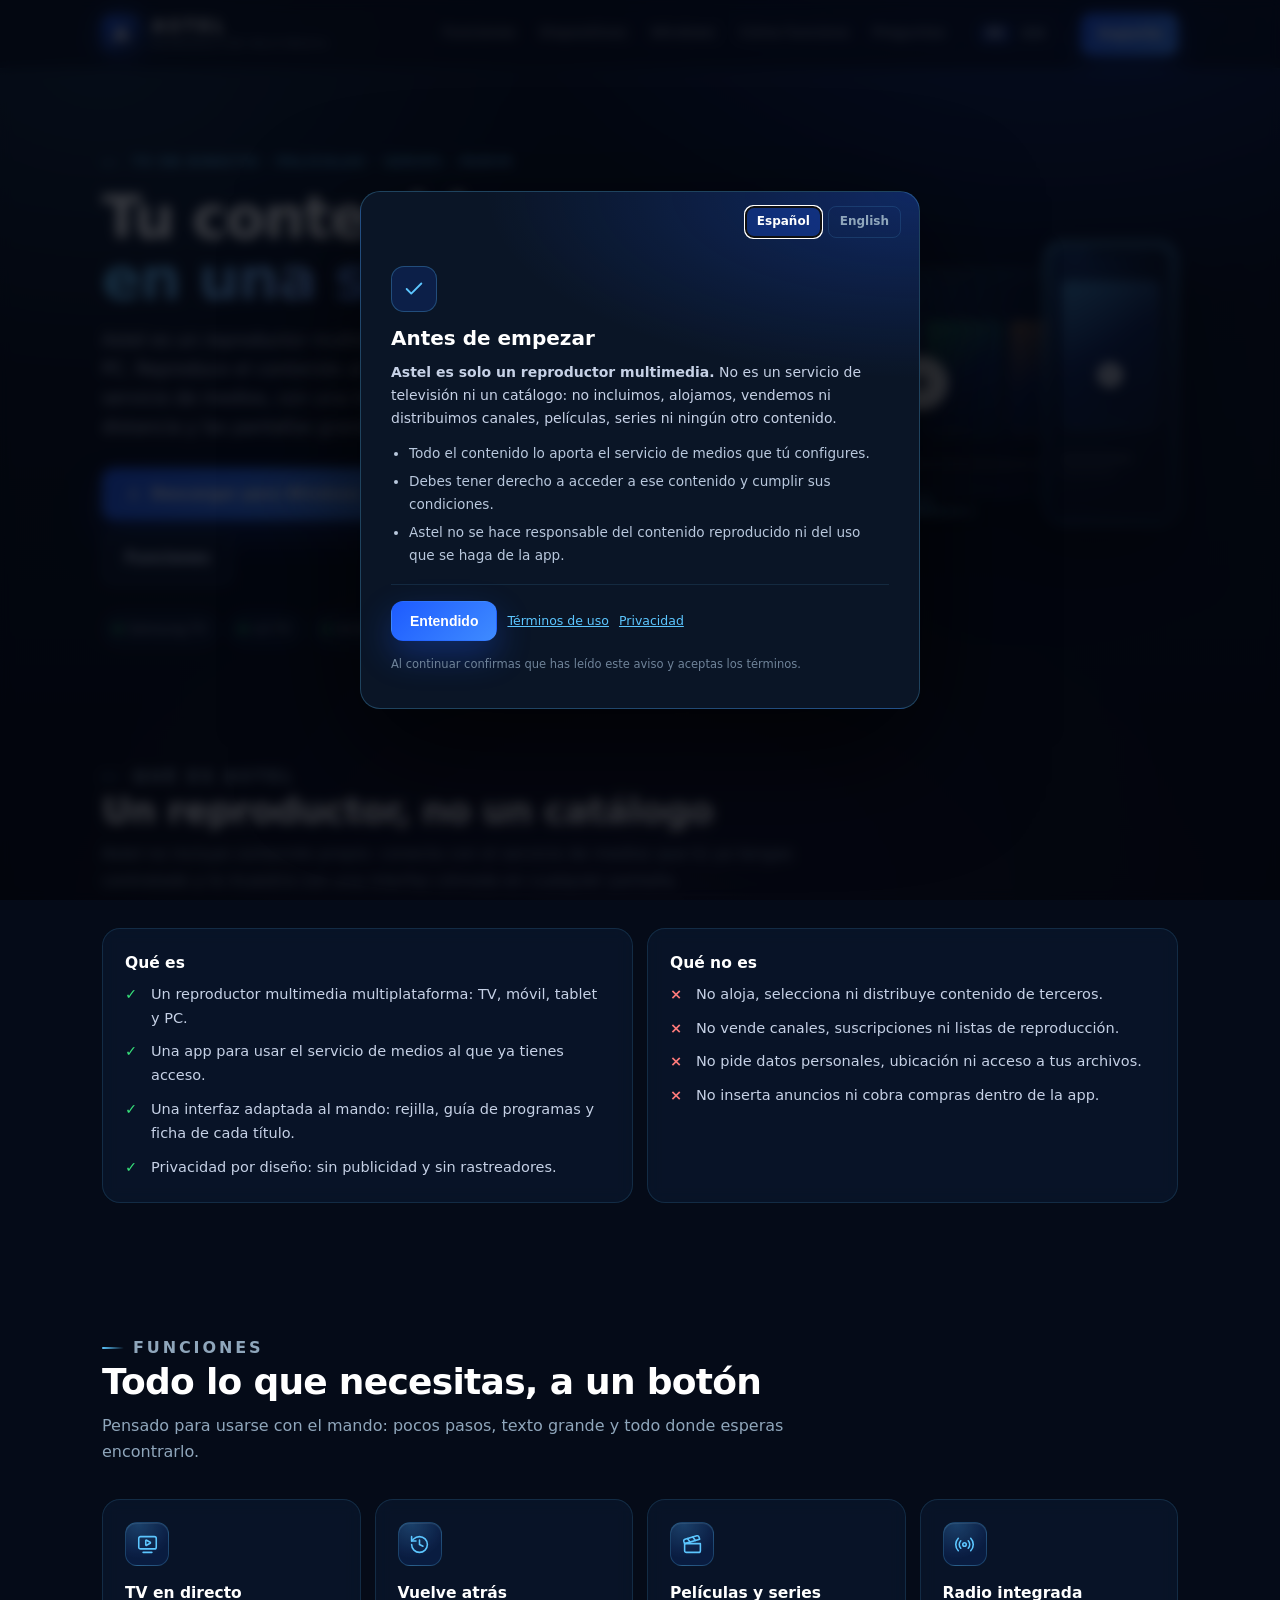
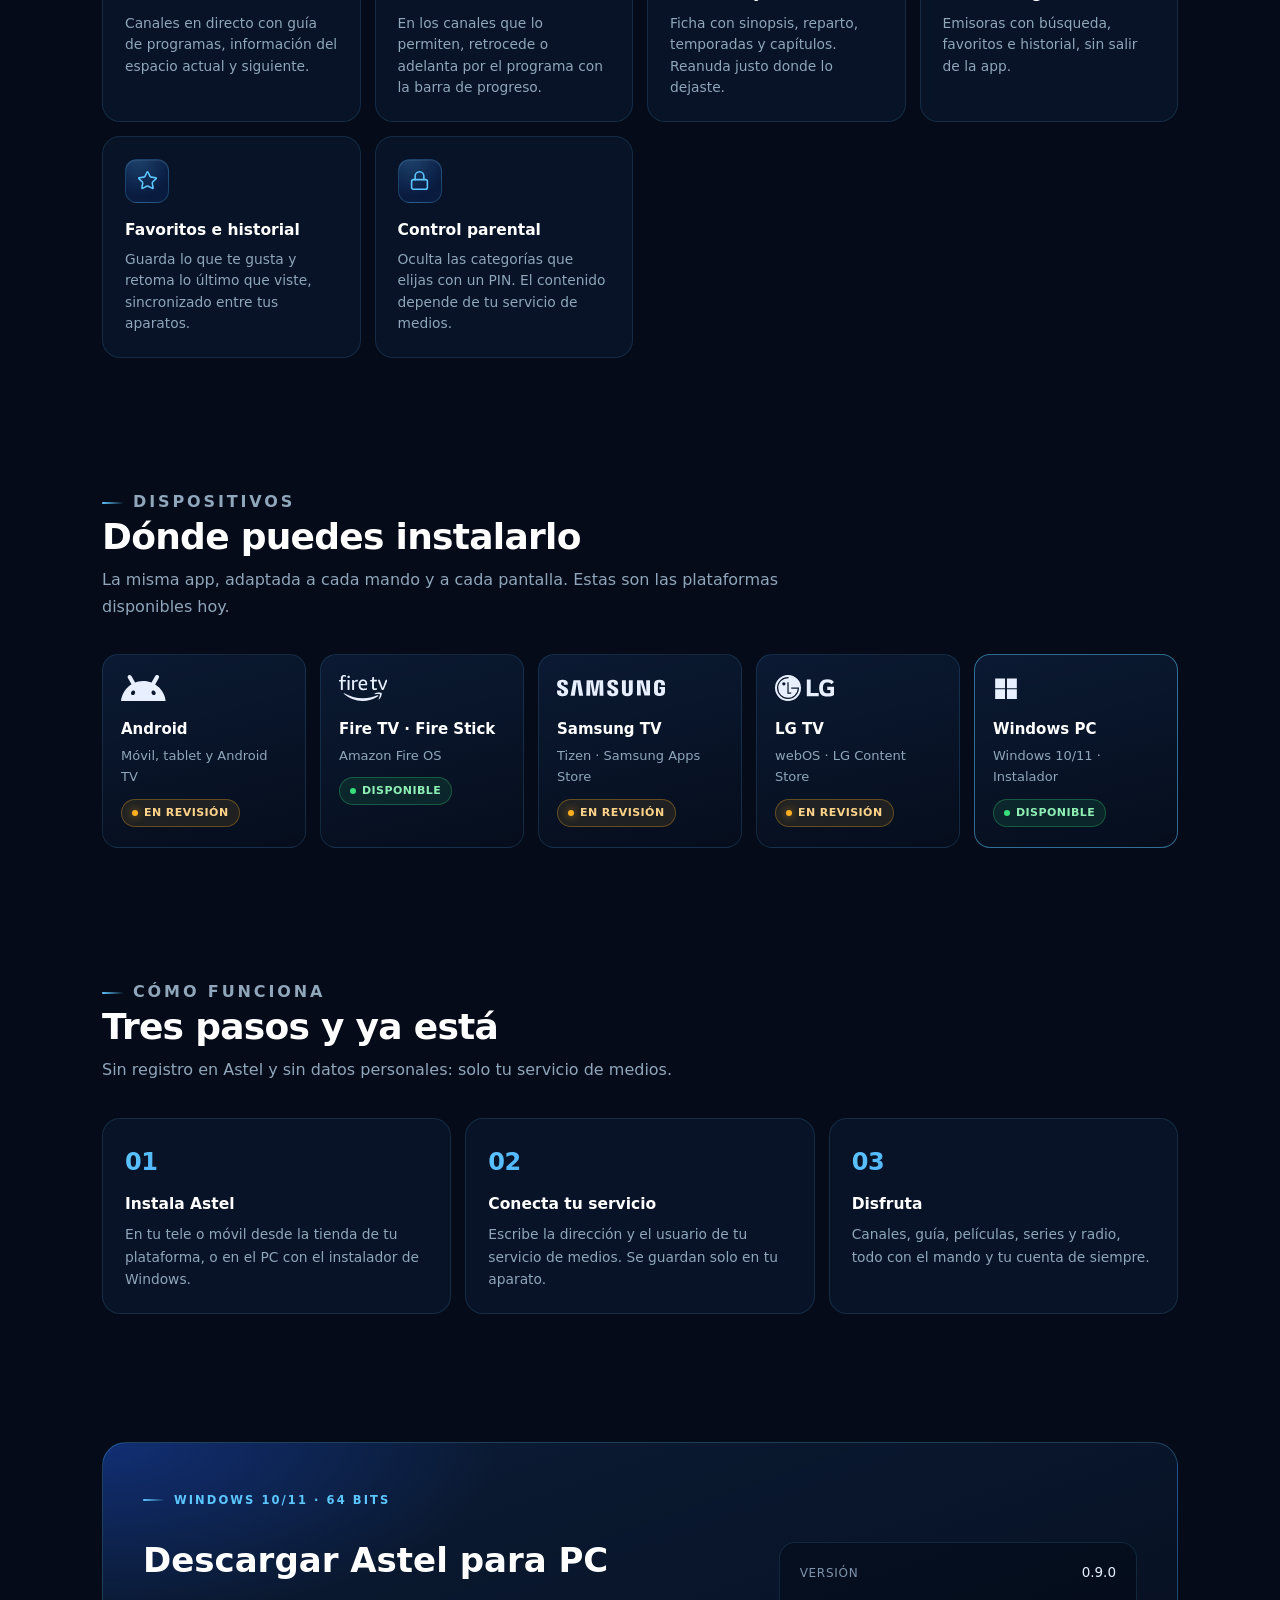
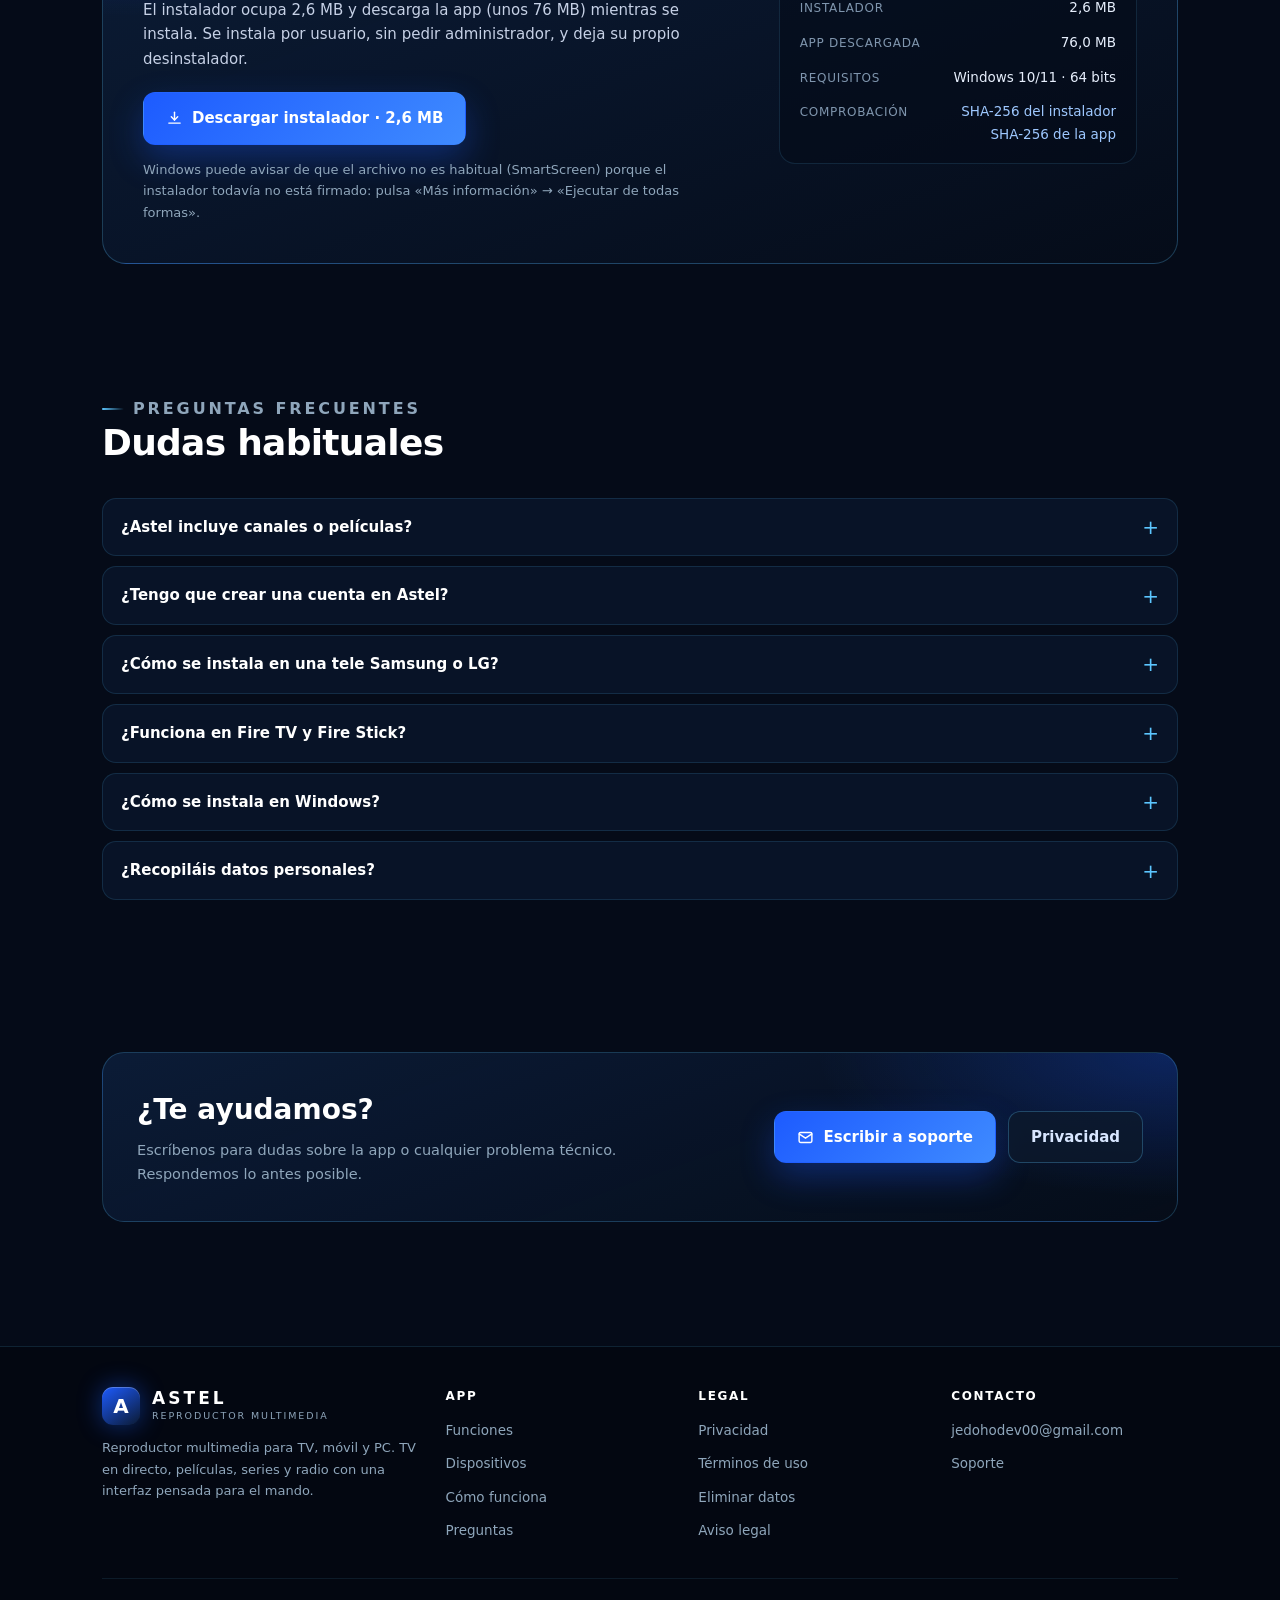
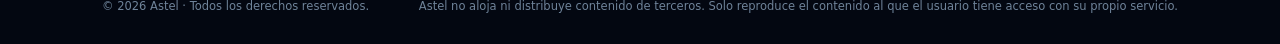
==== commit 1c74fb06: "Add files via upload" ====
--- a/index.html
+++ b/index.html
@@ -7,7 +7,7 @@
 <meta name="description" content="Astel es un reproductor multimedia para Samsung TV, LG, Android, Fire TV y Windows. TV en directo, películas, series y radio con una interfaz pensada para el mando a distancia.">
 <meta name="theme-color" content="#050B18">
 <link rel="icon" href="data:image/svg+xml,%3Csvg xmlns='http://www.w3.org/2000/svg' viewBox='0 0 64 64'%3E%3Cdefs%3E%3ClinearGradient id='g' x1='0' y1='0' x2='1' y2='1'%3E%3Cstop offset='0' stop-color='%231D5BFF'/%3E%3Cstop offset='1' stop-color='%230B1A33'/%3E%3C/linearGradient%3E%3C/defs%3E%3Crect width='64' height='64' rx='16' fill='url(%23g)'/%3E%3Ctext x='32' y='45' font-family='Arial,sans-serif' font-size='38' font-weight='900' fill='%23fff' text-anchor='middle'%3EA%3C/text%3E%3C/svg%3E">
-<link rel="stylesheet" href="assets/estilo.css?v=20261114c">
+<link rel="stylesheet" href="assets/estilo.css?v=20261116a">
 <meta property="og:type" content="website">
 <meta property="og:title" content="Astel · Reproductor multimedia">
 <meta property="og:description" content="TV en directo, películas, series y radio en Samsung TV, LG, Android, Fire TV y Windows.">
@@ -91,7 +91,8 @@
       </div>
     </div>
 
-    <div class="maqueta" aria-hidden="true">
+    <div class="hero-dispositivos" aria-hidden="true">
+      <div class="maqueta">
       <div class="pantalla">
         <div class="franja">
           <span class="punto"></span><span class="punto"></span><span class="punto"></span>
@@ -103,6 +104,15 @@
         </div>
         <span class="reproducir"></span>
         <div class="barra"><i></i></div>
+      </div>
+      </div>
+      <div class="movil">
+        <div class="movil-pantalla">
+          <span class="movil-poster"></span>
+          <span class="movil-play"></span>
+          <span class="movil-linea l1"></span>
+          <span class="movil-linea l2"></span>
+        </div>
       </div>
     </div>
   </section>
--- a/assets/estilo.css
+++ b/assets/estilo.css
@@ -682,6 +682,25 @@
     box-shadow: 0 0 8px rgba(255, 176, 32, .7);
 }
 
+.estado.desarrollo {
+    color: #9ecbff;
+    background: rgba(92, 198, 255, .1);
+    border-color: rgba(92, 198, 255, .3);
+}
+
+.estado.desarrollo::before {
+    background: #5cc6ff;
+    box-shadow: 0 0 8px rgba(92, 198, 255, .7);
+}
+
+/* plataformas que aun no estan */
+.nota-plataformas {
+    margin: 14px 0 0;
+    color: var(--muted);
+    font-size: 13px;
+    line-height: 1.55;
+}
+
 /* pasos */
 .pasos {
     display: grid;
@@ -1133,3 +1152,130 @@
     font-size: 11.5px;
     color: #6f8399;
 }
+
+
+/* ------------------------------------------------------- TV + movil (hero) */
+
+.hero-dispositivos {
+    position: relative;
+    padding-bottom: 28px;
+}
+
+.hero-dispositivos .maqueta { width: 86%; }
+
+/* peana de la TV */
+.hero-dispositivos .maqueta::before {
+    content: "";
+    position: absolute;
+    left: 50%;
+    bottom: -13px;
+    width: 26px;
+    height: 13px;
+    transform: translateX(-50%);
+    background: linear-gradient(180deg, rgba(92, 198, 255, .35), rgba(11, 26, 51, .9));
+}
+
+.hero-dispositivos .maqueta::after {
+    content: "";
+    position: absolute;
+    left: 50%;
+    bottom: -19px;
+    width: 112px;
+    height: 7px;
+    transform: translateX(-50%);
+    border-radius: 4px;
+    background: linear-gradient(90deg, rgba(92, 198, 255, .16), rgba(92, 198, 255, .5), rgba(92, 198, 255, .16));
+    box-shadow: 0 8px 20px rgba(0, 0, 0, .5);
+}
+
+/* movil superpuesto a la derecha */
+.movil {
+    position: absolute;
+    right: 0;
+    bottom: 0;
+    width: 30%;
+    aspect-ratio: 9 / 19;
+    padding: 6px;
+    border-radius: 20px;
+    background: linear-gradient(165deg, rgba(92, 198, 255, .42), rgba(11, 26, 51, .95) 55%, rgba(5, 11, 24, 1));
+    border: 1px solid rgba(92, 198, 255, .38);
+    box-shadow: 0 26px 60px rgba(0, 0, 0, .65), inset 0 1px 0 rgba(255, 255, 255, .16);
+}
+
+.movil::before {
+    content: "";
+    position: absolute;
+    top: 8px;
+    left: 50%;
+    width: 30%;
+    height: 4px;
+    transform: translateX(-50%);
+    border-radius: 3px;
+    background: rgba(0, 0, 0, .55);
+    z-index: 3;
+}
+
+.movil-pantalla {
+    position: relative;
+    width: 100%;
+    height: 100%;
+    border-radius: 15px;
+    overflow: hidden;
+    background: radial-gradient(120% 100% at 20% 0%, #14366b 0%, #0a1830 50%, #050b18 100%);
+    border: 1px solid rgba(92, 198, 255, .12);
+}
+
+.movil-poster {
+    position: absolute;
+    left: 9%;
+    right: 9%;
+    top: 12%;
+    aspect-ratio: 2 / 3;
+    border-radius: 7px;
+    background: linear-gradient(150deg, rgba(92, 198, 255, .55), rgba(29, 91, 255, .18) 45%, rgba(11, 26, 51, .6));
+    border: 1px solid rgba(255, 255, 255, .1);
+}
+
+.movil-play {
+    position: absolute;
+    left: 50%;
+    top: 47%;
+    width: 24px;
+    height: 24px;
+    margin: -12px 0 0 -12px;
+    border-radius: 50%;
+    background: rgba(255, 255, 255, .88);
+    box-shadow: 0 6px 18px rgba(0, 0, 0, .45);
+}
+
+.movil-play::after {
+    content: "";
+    position: absolute;
+    left: 9px;
+    top: 6px;
+    border-left: 8px solid #0b1a33;
+    border-top: 6px solid transparent;
+    border-bottom: 6px solid transparent;
+}
+
+.movil-linea {
+    position: absolute;
+    height: 4px;
+    border-radius: 3px;
+    background: rgba(255, 255, 255, .22);
+}
+
+.movil-linea.l1 { left: 9%; right: 32%; bottom: 21%; }
+.movil-linea.l2 { left: 9%; right: 46%; bottom: 16%; background: rgba(255, 255, 255, .12); }
+
+@media (max-width: 860px) {
+    .hero-dispositivos .maqueta { width: 88%; }
+    .movil { width: 28%; }
+}
+
+@media (max-width: 520px) {
+    .hero-dispositivos { padding-bottom: 22px; }
+    .hero-dispositivos .maqueta { width: 86%; }
+    .movil { width: 30%; border-radius: 16px; padding: 5px; }
+    .movil-pantalla { border-radius: 12px; }
+}
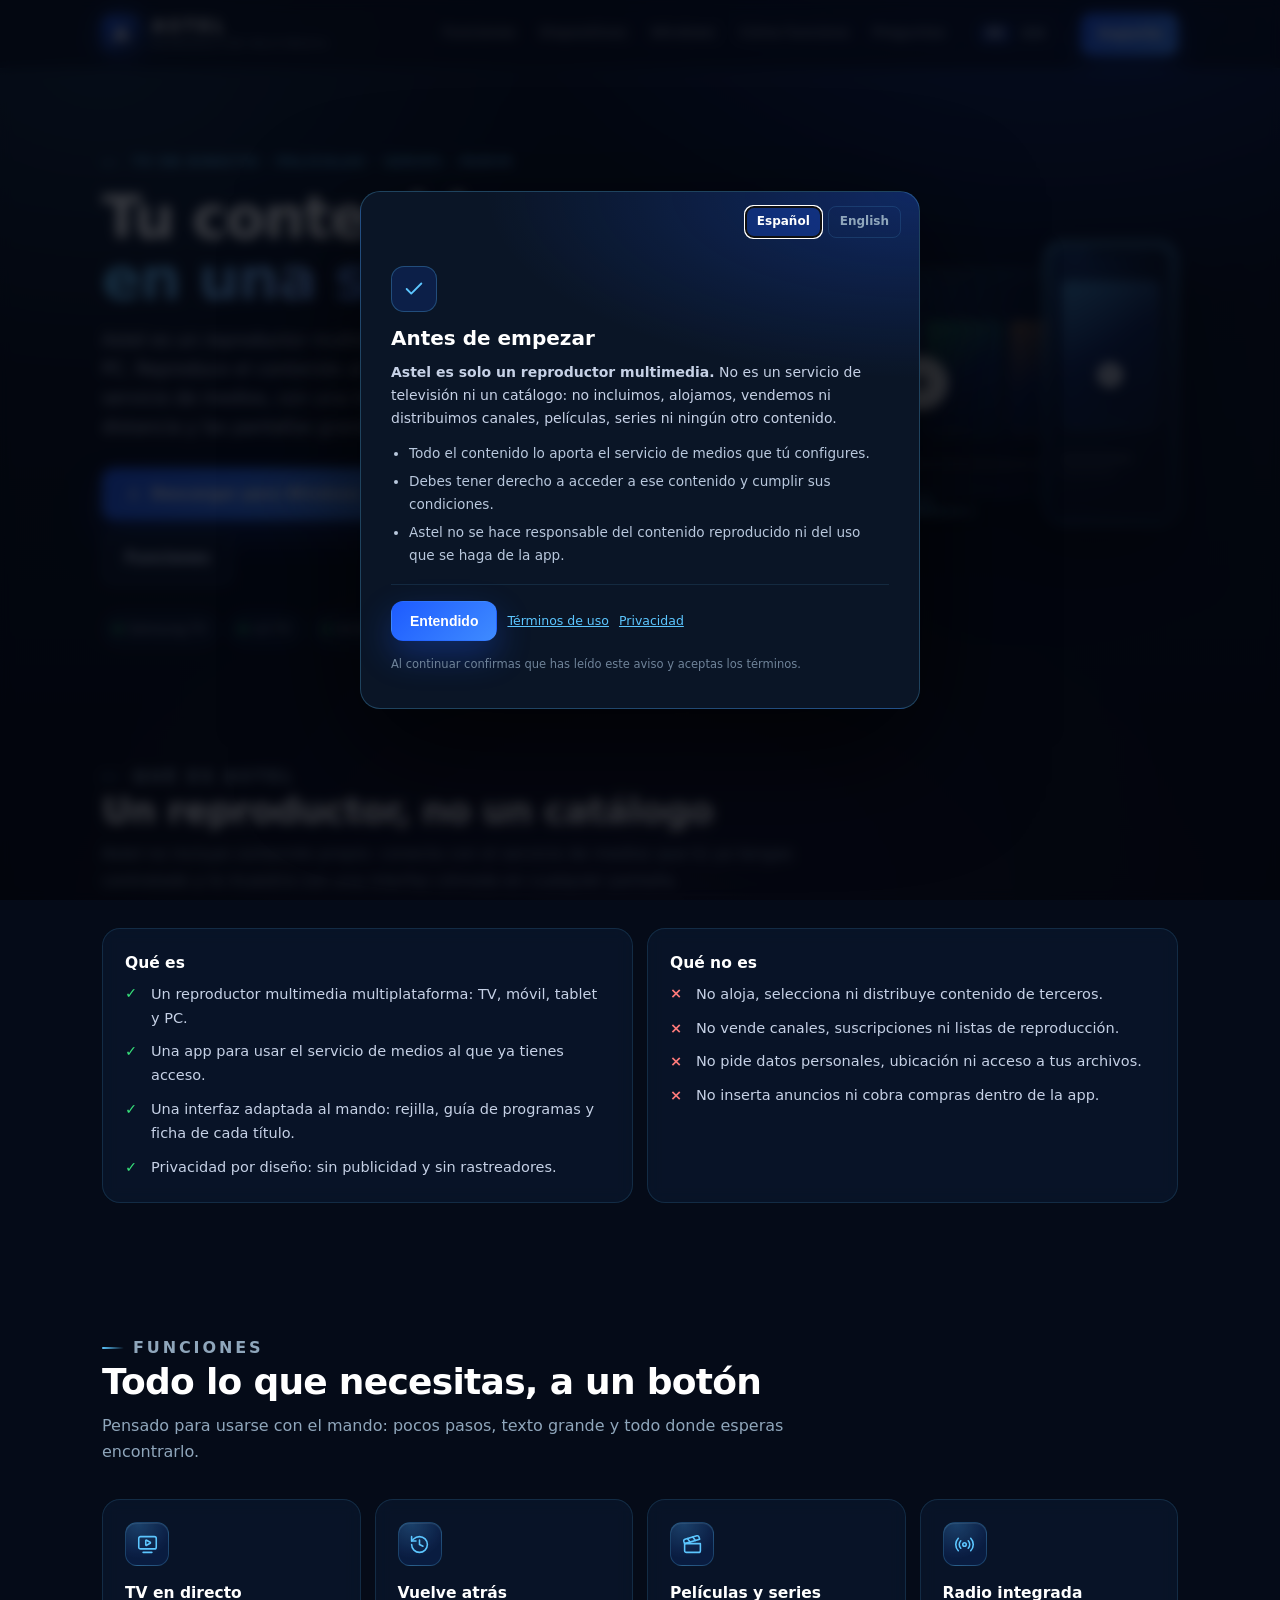
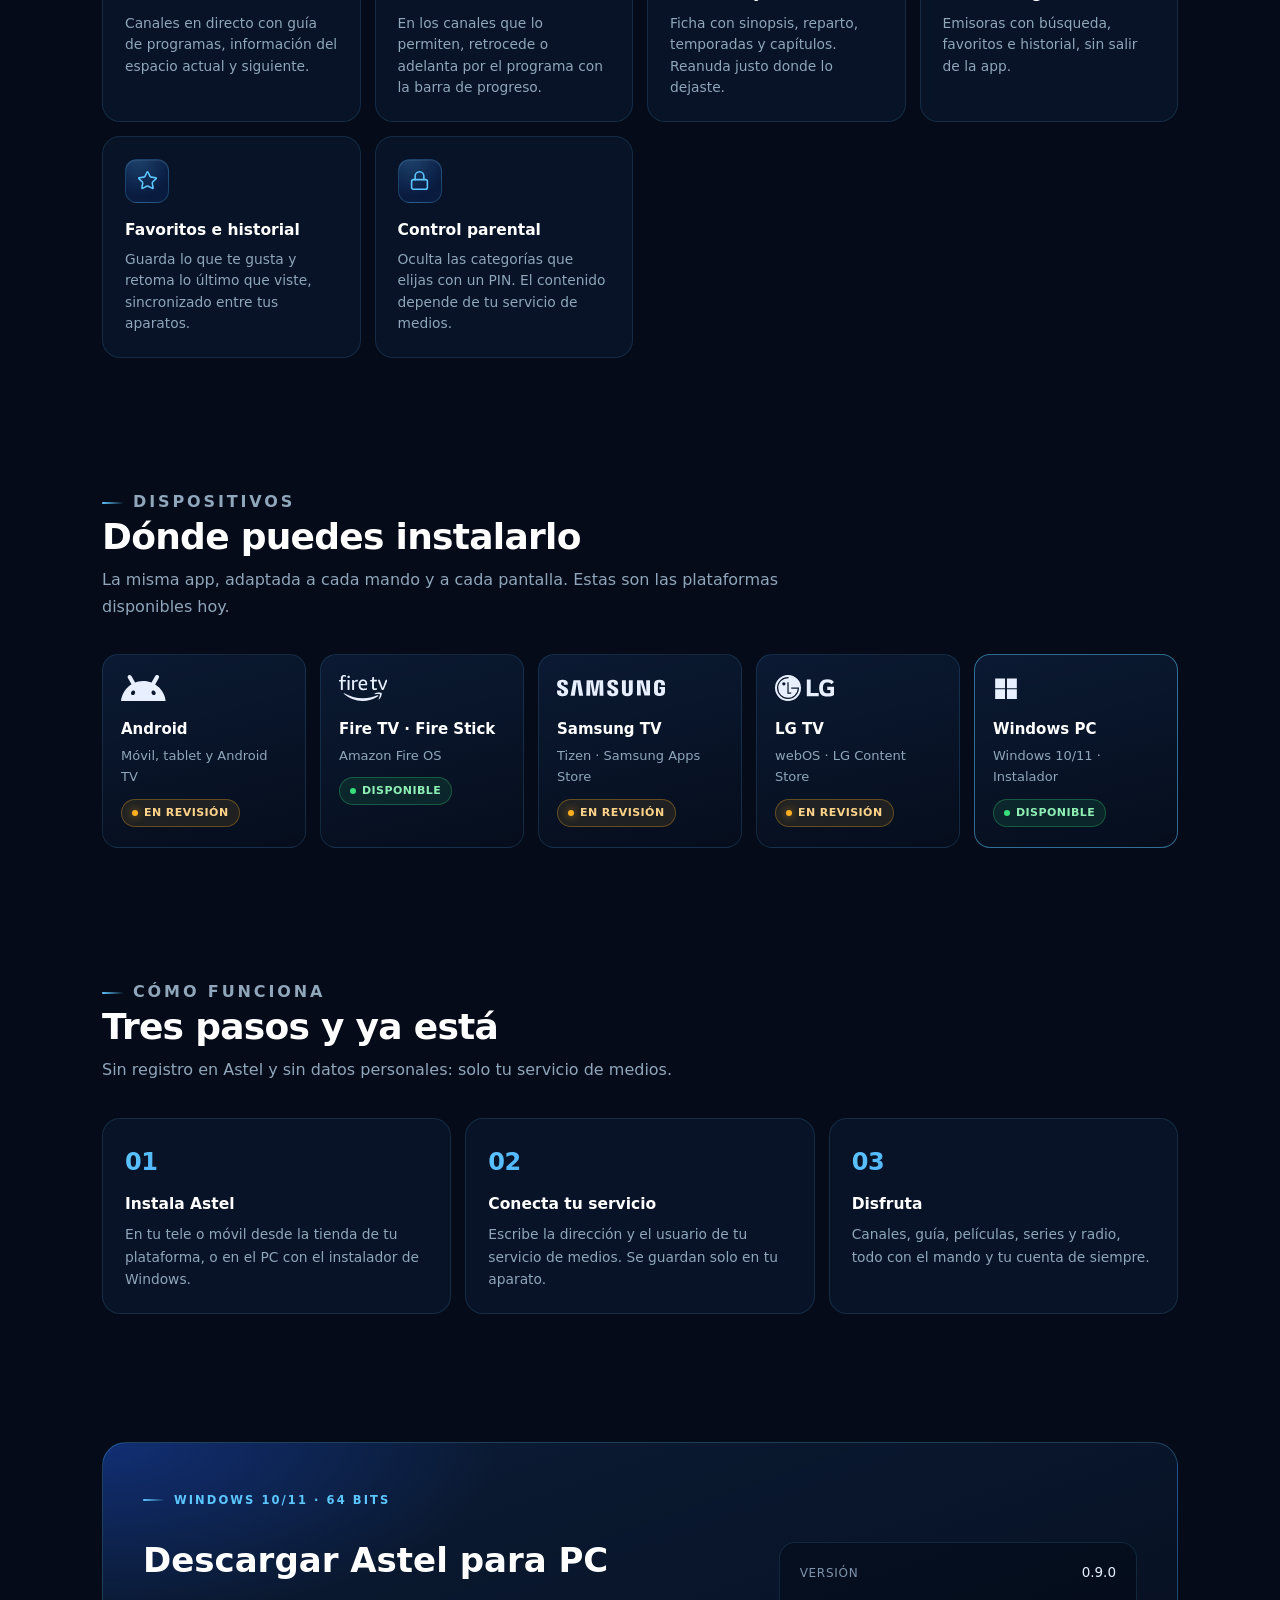
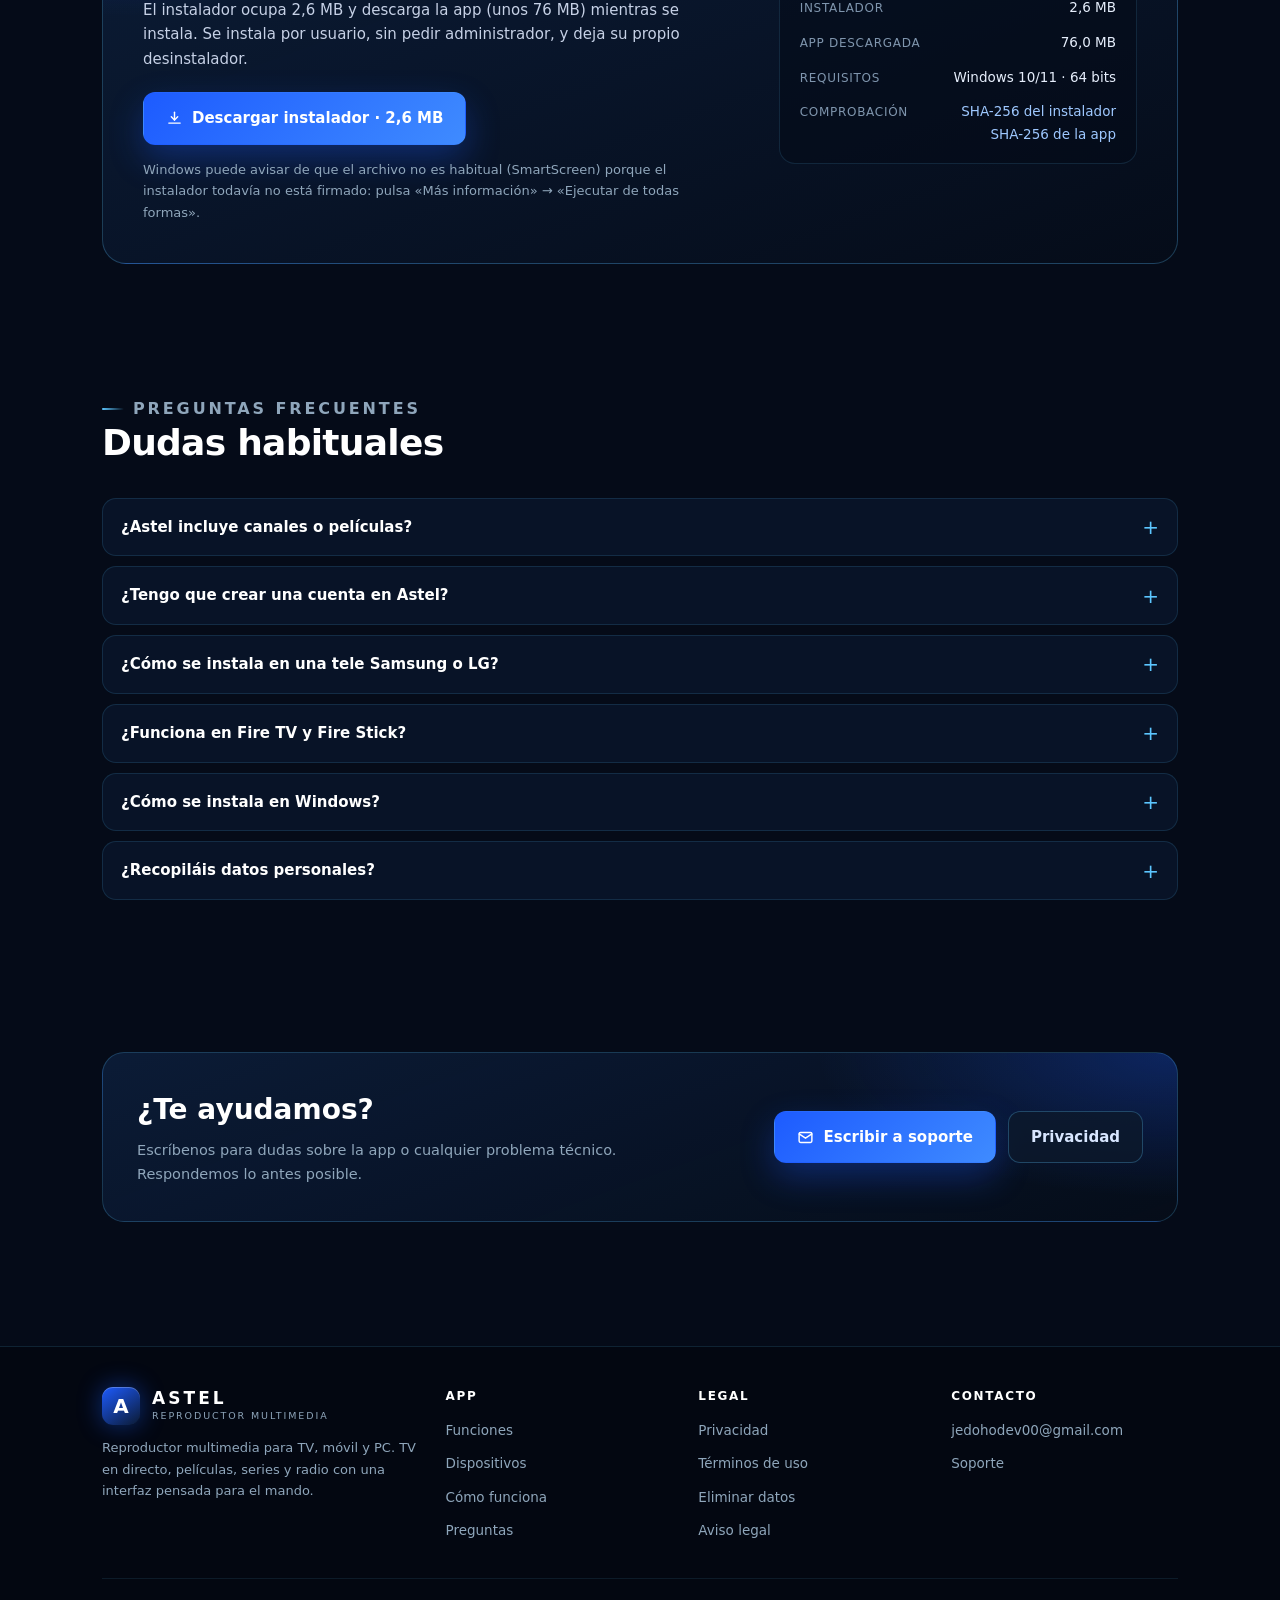
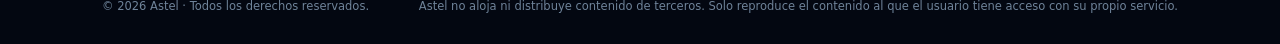
==== commit d14fa0af: "Add files via upload" ====
--- a/index.html
+++ b/index.html
@@ -7,7 +7,7 @@
 <meta name="description" content="Astel es un reproductor multimedia para Samsung TV, LG, Android, Fire TV y Windows. TV en directo, películas, series y radio con una interfaz pensada para el mando a distancia.">
 <meta name="theme-color" content="#050B18">
 <link rel="icon" href="data:image/svg+xml,%3Csvg xmlns='http://www.w3.org/2000/svg' viewBox='0 0 64 64'%3E%3Cdefs%3E%3ClinearGradient id='g' x1='0' y1='0' x2='1' y2='1'%3E%3Cstop offset='0' stop-color='%231D5BFF'/%3E%3Cstop offset='1' stop-color='%230B1A33'/%3E%3C/linearGradient%3E%3C/defs%3E%3Crect width='64' height='64' rx='16' fill='url(%23g)'/%3E%3Ctext x='32' y='45' font-family='Arial,sans-serif' font-size='38' font-weight='900' fill='%23fff' text-anchor='middle'%3EA%3C/text%3E%3C/svg%3E">
-<link rel="stylesheet" href="assets/estilo.css?v=20261116a">
+<link rel="stylesheet" href="assets/estilo.css?v=20261116b">
 <meta property="og:type" content="website">
 <meta property="og:title" content="Astel · Reproductor multimedia">
 <meta property="og:description" content="TV en directo, películas, series y radio en Samsung TV, LG, Android, Fire TV y Windows.">
--- a/assets/estilo.css
+++ b/assets/estilo.css
@@ -1279,3 +1279,84 @@
     .movil { width: 30%; border-radius: 16px; padding: 5px; }
     .movil-pantalla { border-radius: 12px; }
 }
+
+/* ------------------------------------------------ instalar en Samsung */
+.instalador-hero { align-items: center; }
+
+.ficha-app {
+    display: flex;
+    flex-wrap: wrap;
+    gap: 8px;
+    margin-top: 16px;
+}
+
+.ficha-app span {
+    padding: 6px 11px;
+    border-radius: 999px;
+    border: 1px solid var(--linea);
+    background: rgba(11, 26, 51, .55);
+    color: #b9c8dd;
+    font-size: 12px;
+    white-space: nowrap;
+}
+
+.nota-apk {
+    margin: 12px 0 0;
+    color: var(--muted);
+    font-size: 12px;
+    line-height: 1.65;
+}
+
+.nota-apk code {
+    color: #9ec8ff;
+    font-size: 11px;
+    word-break: break-all;
+}
+
+.qr-caja {
+    width: 300px;
+    max-width: 100%;
+    justify-self: center;
+    padding: 14px 14px 12px;
+    border-radius: 20px;
+    background: #fff;
+    text-align: center;
+    box-shadow: 0 30px 70px rgba(0, 0, 0, .5);
+}
+
+.qr-caja img {
+    display: block;
+    width: 100%;
+    height: auto;
+    border-radius: 10px;
+}
+
+.qr-caja b {
+    display: block;
+    margin-top: 10px;
+    color: #0b1a33;
+    font-size: 13.5px;
+}
+
+.qr-caja small {
+    display: block;
+    margin-top: 2px;
+    color: #5b6b7f;
+    font-size: 11px;
+}
+
+.requisitos {
+    display: grid;
+    gap: 14px;
+    grid-template-columns: repeat(auto-fit, minmax(220px, 1fr));
+}
+
+.requisito {
+    padding: 20px;
+    border-radius: 16px;
+    background: var(--cristal);
+    border: 1px solid var(--linea);
+}
+
+.requisito b { display: block; color: #fff; font-size: 15.5px; margin-bottom: 5px; }
+.requisito span { color: var(--muted); font-size: 13.8px; }
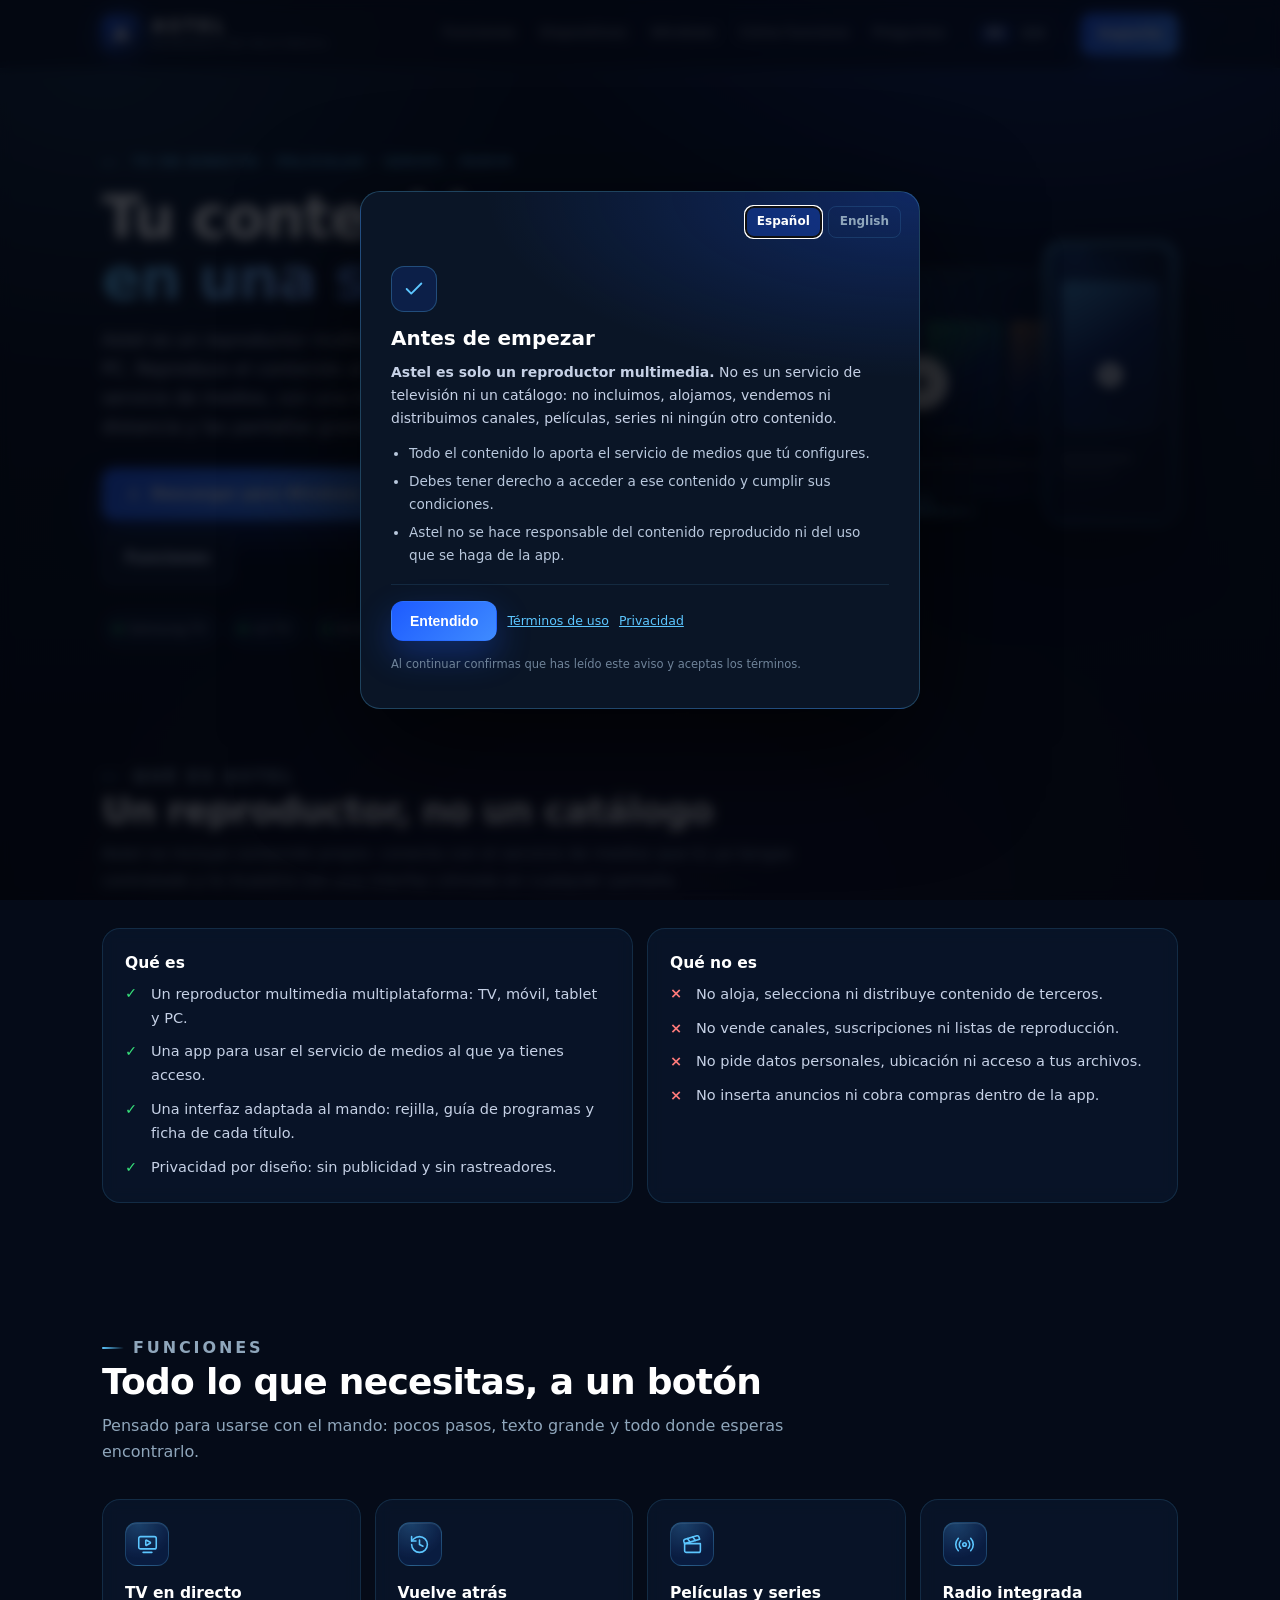
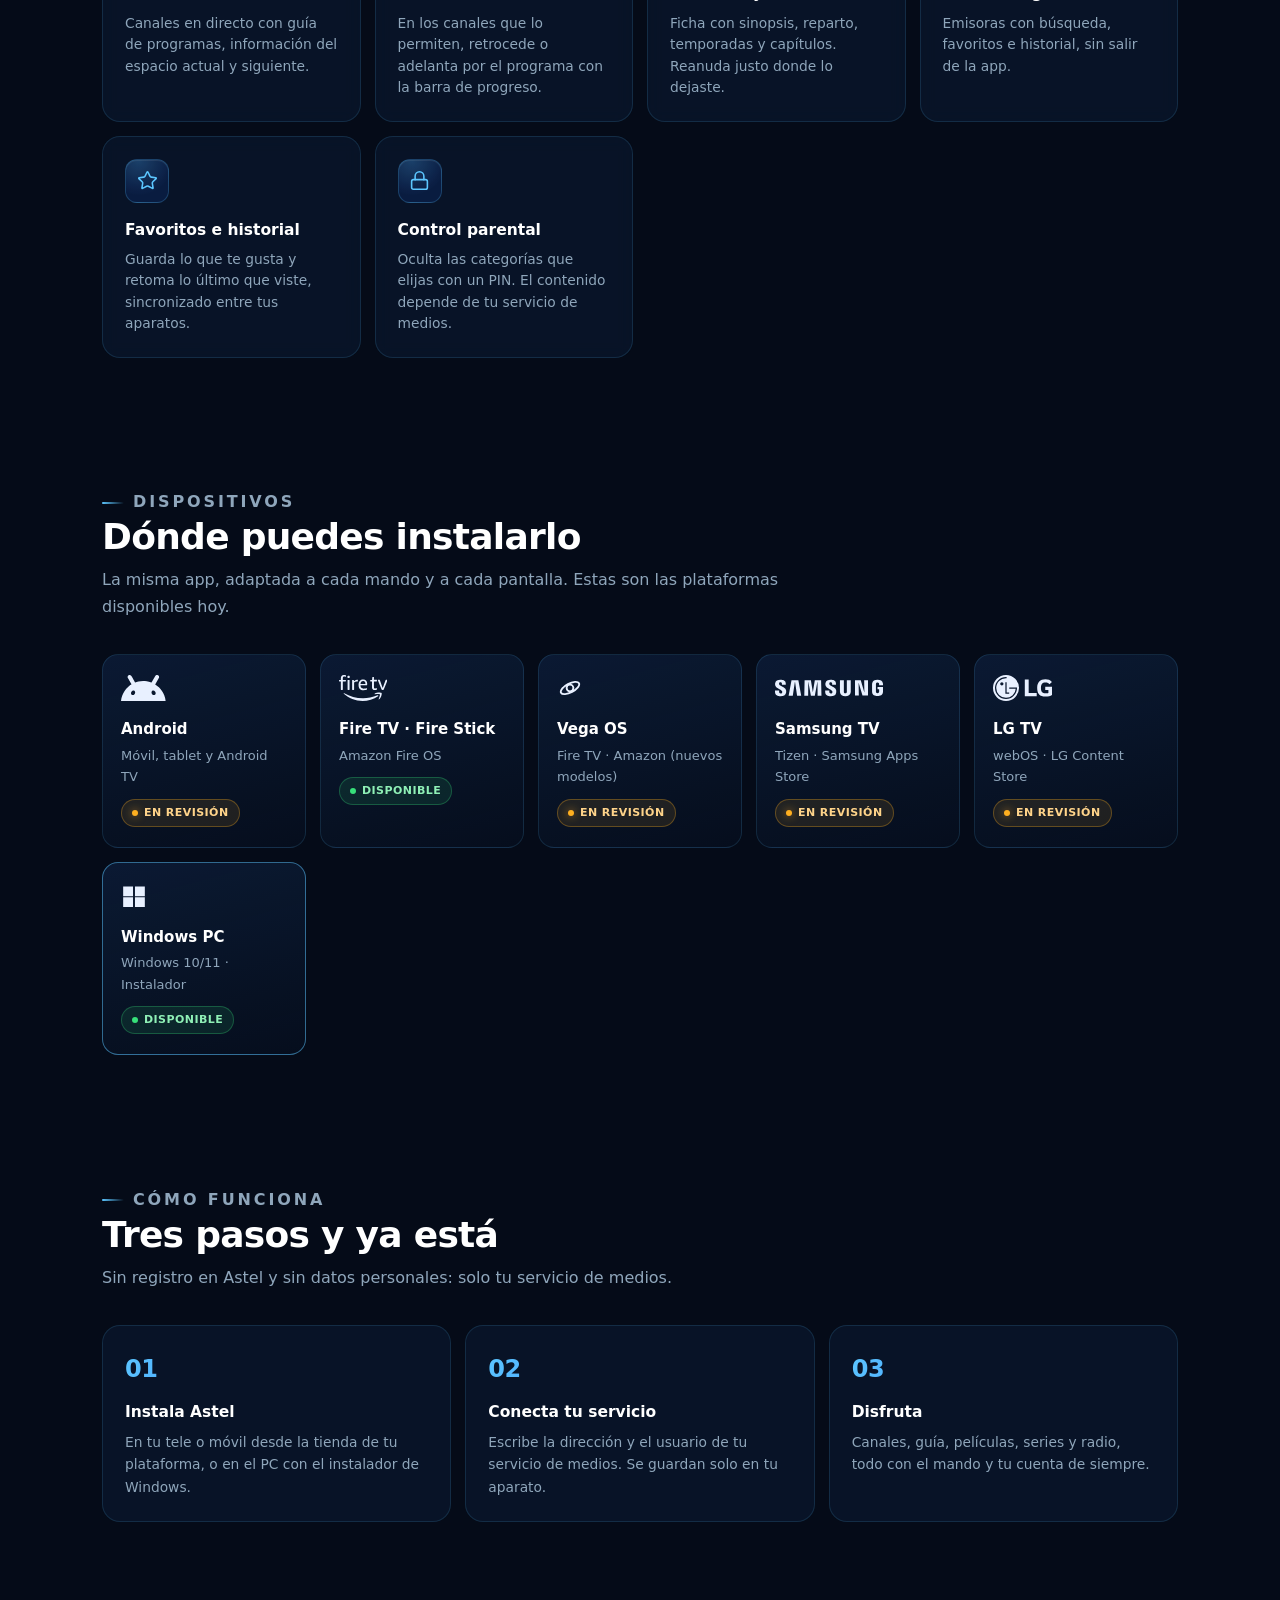
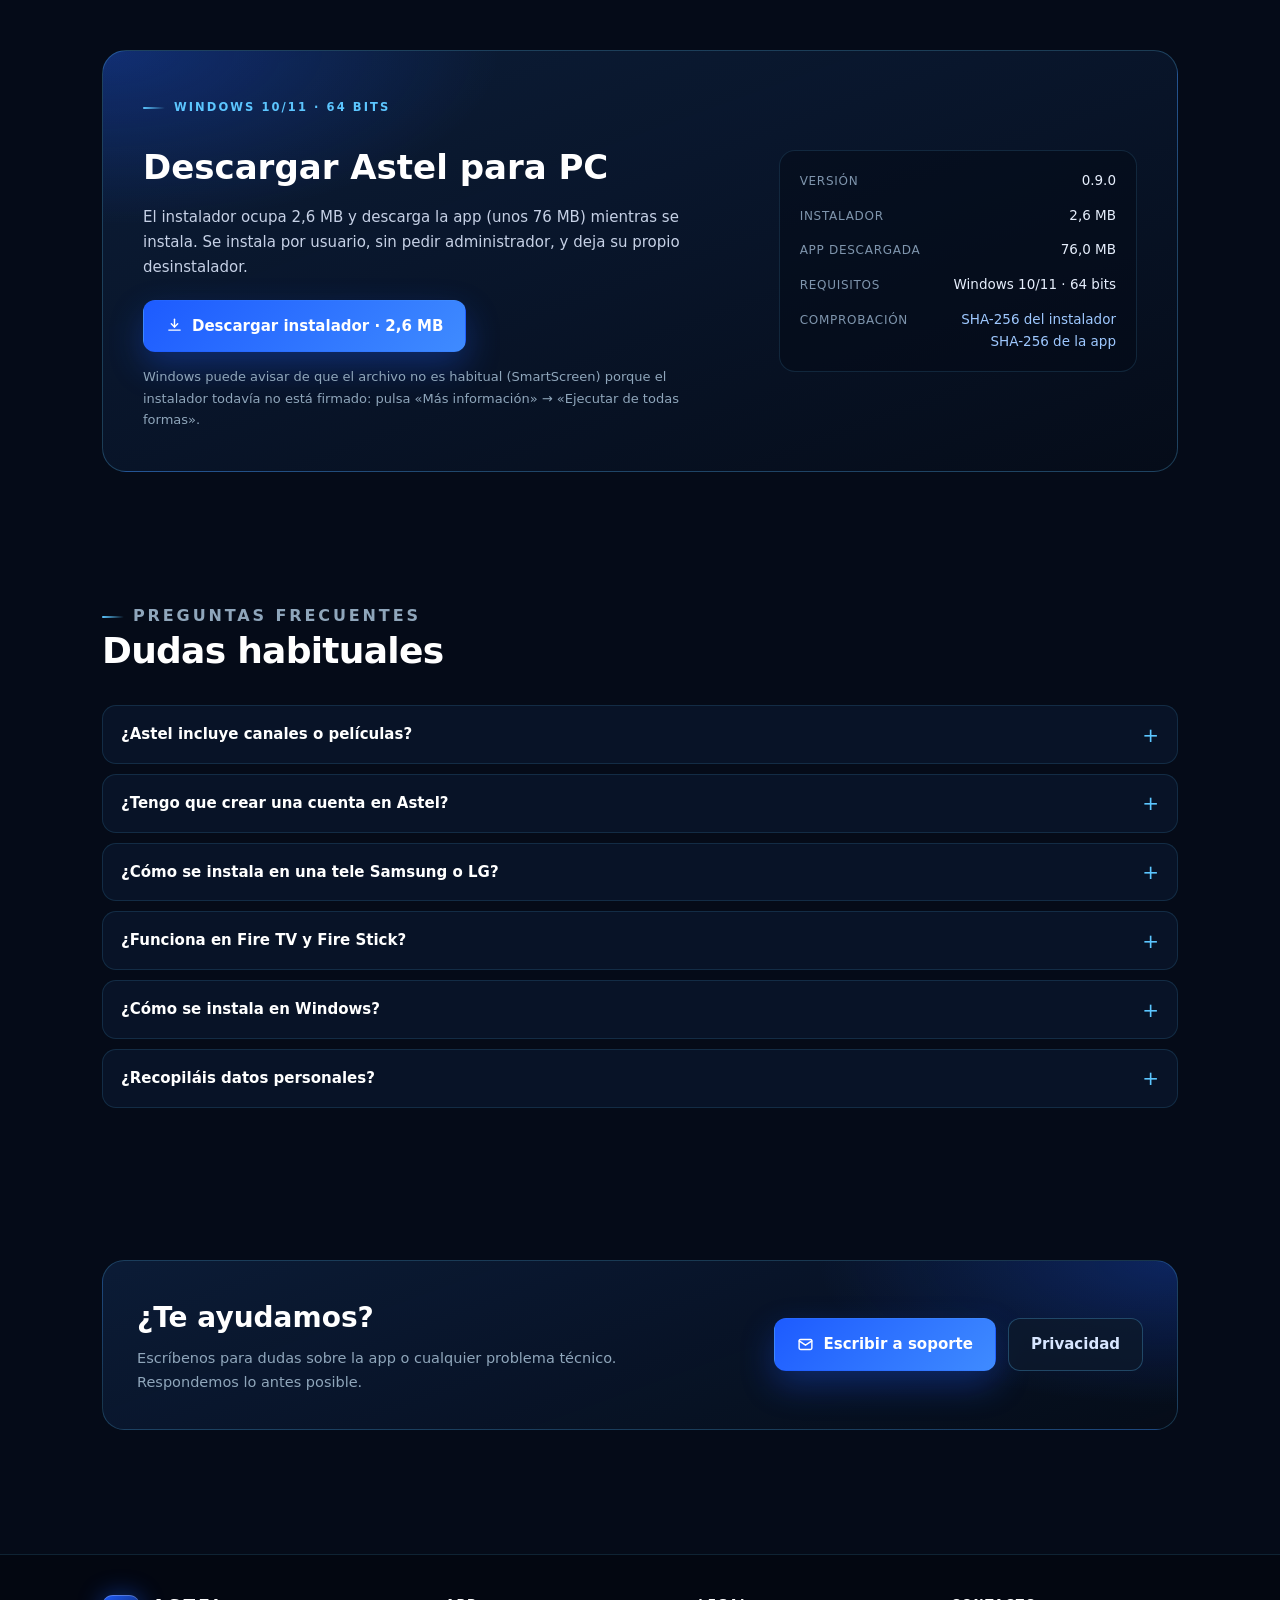
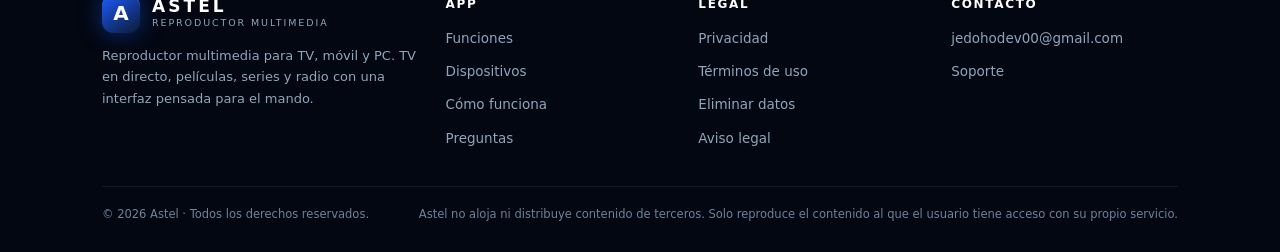
==== commit 01d82bab: "Add files via upload" ====
--- a/index.html
+++ b/index.html
@@ -4,7 +4,7 @@
 <meta charset="utf-8">
 <meta name="viewport" content="width=device-width, initial-scale=1">
 <title>Astel · Reproductor multimedia para TV, móvil y PC</title>
-<meta name="description" content="Astel es un reproductor multimedia para Samsung TV, LG, Android, Fire TV y Windows. TV en directo, películas, series y radio con una interfaz pensada para el mando a distancia.">
+<meta name="description" content="Astel es un reproductor multimedia para Samsung TV, LG, Android, Fire TV (Fire OS y Vega OS) y Windows. TV en directo, películas, series y radio con una interfaz pensada para el mando a distancia.">
 <meta name="theme-color" content="#050B18">
 <link rel="icon" href="data:image/svg+xml,%3Csvg xmlns='http://www.w3.org/2000/svg' viewBox='0 0 64 64'%3E%3Cdefs%3E%3ClinearGradient id='g' x1='0' y1='0' x2='1' y2='1'%3E%3Cstop offset='0' stop-color='%231D5BFF'/%3E%3Cstop offset='1' stop-color='%230B1A33'/%3E%3C/linearGradient%3E%3C/defs%3E%3Crect width='64' height='64' rx='16' fill='url(%23g)'/%3E%3Ctext x='32' y='45' font-family='Arial,sans-serif' font-size='38' font-weight='900' fill='%23fff' text-anchor='middle'%3EA%3C/text%3E%3C/svg%3E">
 <link rel="stylesheet" href="assets/estilo.css?v=20261116b">
@@ -221,6 +221,16 @@
         <span class="estado">Disponible</span>
       </article>
 
+      <!-- Fire TV con Vega OS (mismo icono que index2.html) -->
+      <article class="dispositivo">
+        <span class="marca-icono" aria-hidden="true">
+          <svg viewBox="0 0 24 24" role="img" style="fill:none;stroke:currentColor;stroke-width:1.7;stroke-linecap:round;stroke-linejoin:round"><circle cx="12" cy="12" r="3.1"/><ellipse cx="12" cy="12" rx="9.4" ry="4.1" transform="rotate(-28 12 12)"/></svg>
+        </span>
+        <b>Vega OS</b>
+        <span>Fire TV · Amazon (nuevos modelos)</span>
+        <span class="estado revision">En revisión</span>
+      </article>
+
       <article class="dispositivo">
         <span class="marca-icono" aria-hidden="true">
           <svg class="largo" viewBox="0 10.17 24 3.67" role="img"><path d="M19.8166 10.2808l.0459 2.6934h-.023l-.7793-2.6934h-1.2837v3.3925h.8481l-.0458-2.785h.023l.8366 2.785h1.2264v-3.3925zm-16.149 0l-.6418 3.427h.9284l.4699-3.1175h.0229l.4585 3.1174h.9169l-.6304-3.4269zm5.1805 0l-.424 2.6132h-.023l-.424-2.6132H6.5788l-.0688 3.427h.8596l.023-3.0832h.0114l.573 3.0831h.8711l.5731-3.083h.023l.0228 3.083h.8596l-.0802-3.4269zm-7.2664 2.4527c.0343.0802.0229.1949.0114.2522-.0229.1146-.1031.2292-.3324.2292-.2177 0-.3438-.126-.3438-.3095v-.3323H0v.2636c0 .7679.6074.9971 1.2493.9971.6189 0 1.1346-.2178 1.2149-.7794.0458-.298.0114-.4928 0-.5616-.1605-.722-1.467-.9283-1.5588-1.3295-.0114-.0688-.0114-.1375 0-.1834.023-.1146.1032-.2292.3095-.2292.2063 0 .321.126.321.3095v.2063h.8595v-.2407c0-.745-.6762-.8596-1.1576-.8596-.6074 0-1.1117.2063-1.2034.7564-.023.149-.0344.2866.0114.4585.1376.7106 1.364.9169 1.5358 1.3524m11.152 0c.0343.0803.0228.1834.0114.2522-.023.1146-.1032.2292-.3324.2292-.2178 0-.3438-.126-.3438-.3095v-.3323h-.917v.2636c0 .7564.596.9857 1.2379.9857.6189 0 1.1232-.2063 1.2034-.7794.0459-.298.0115-.4814 0-.5616-.1375-.7106-1.4327-.9284-1.5243-1.318-.0115-.0688-.0115-.1376 0-.1835.0229-.1146.1031-.2292.3094-.2292.1948 0 .321.126.321.3095v.2063h.848v-.2407c0-.745-.6647-.8596-1.146-.8596-.6075 0-1.1004.1948-1.192.7564-.023.149-.023.2866.0114.4585.1376.7106 1.341.9054 1.513 1.3524m2.8882.4585c.2407 0 .3094-.1605.3323-.2522.0115-.0343.0115-.0917.0115-.126v-2.533h.871v2.4642c0 .0688 0 .1948-.0114.2292-.0573.6419-.5616.8482-1.192.8482-.6303 0-1.1346-.2063-1.192-.8482 0-.0344-.0114-.1604-.0114-.2292v-2.4642h.871v2.533c0 .0458 0 .0916.0115.126 0 .0917.0688.2522.3095.2522m7.1518-.0344c.2522 0 .3324-.1605.3553-.2522.0115-.0343.0115-.0917.0115-.126v-.4929h-.3553v-.5043H24v.917c0 .0687 0 .1145-.0115.2292-.0573.6303-.596.8481-1.2034.8481-.6075 0-1.1461-.2178-1.2034-.8481-.0115-.1147-.0115-.1605-.0115-.2293v-1.444c0-.0574.0115-.172.0115-.2293.0802-.6419.596-.8482 1.2034-.8482s1.1347.2063 1.2034.8482c.0115.1031.0115.2292.0115.2292v.1146h-.8596v-.1948s0-.0803-.0115-.1261c-.0114-.0802-.0802-.2521-.3438-.2521-.2521 0-.321.1604-.3438.2521-.0115.0458-.0115.1032-.0115.1605v1.5702c0 .0458 0 .0916.0115.126 0 .0917.0917.2522.3323.2522"/></svg>
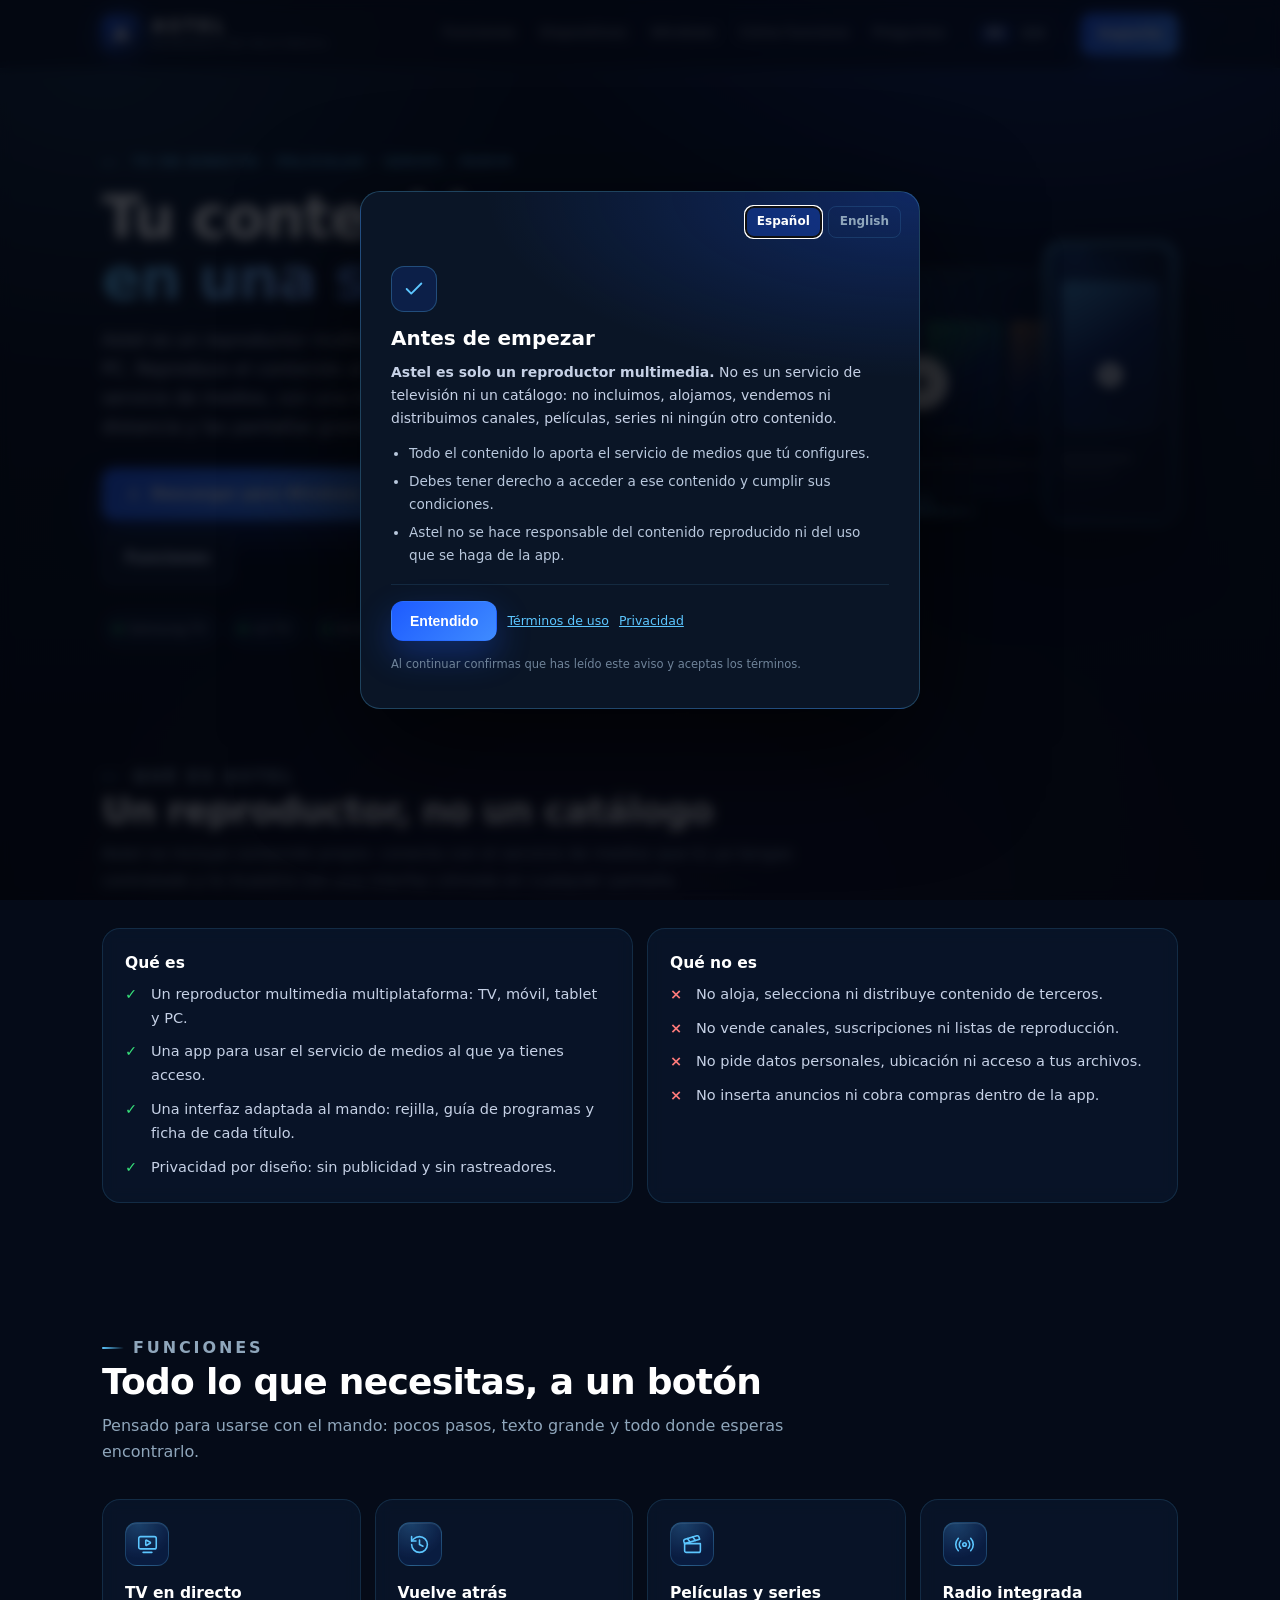
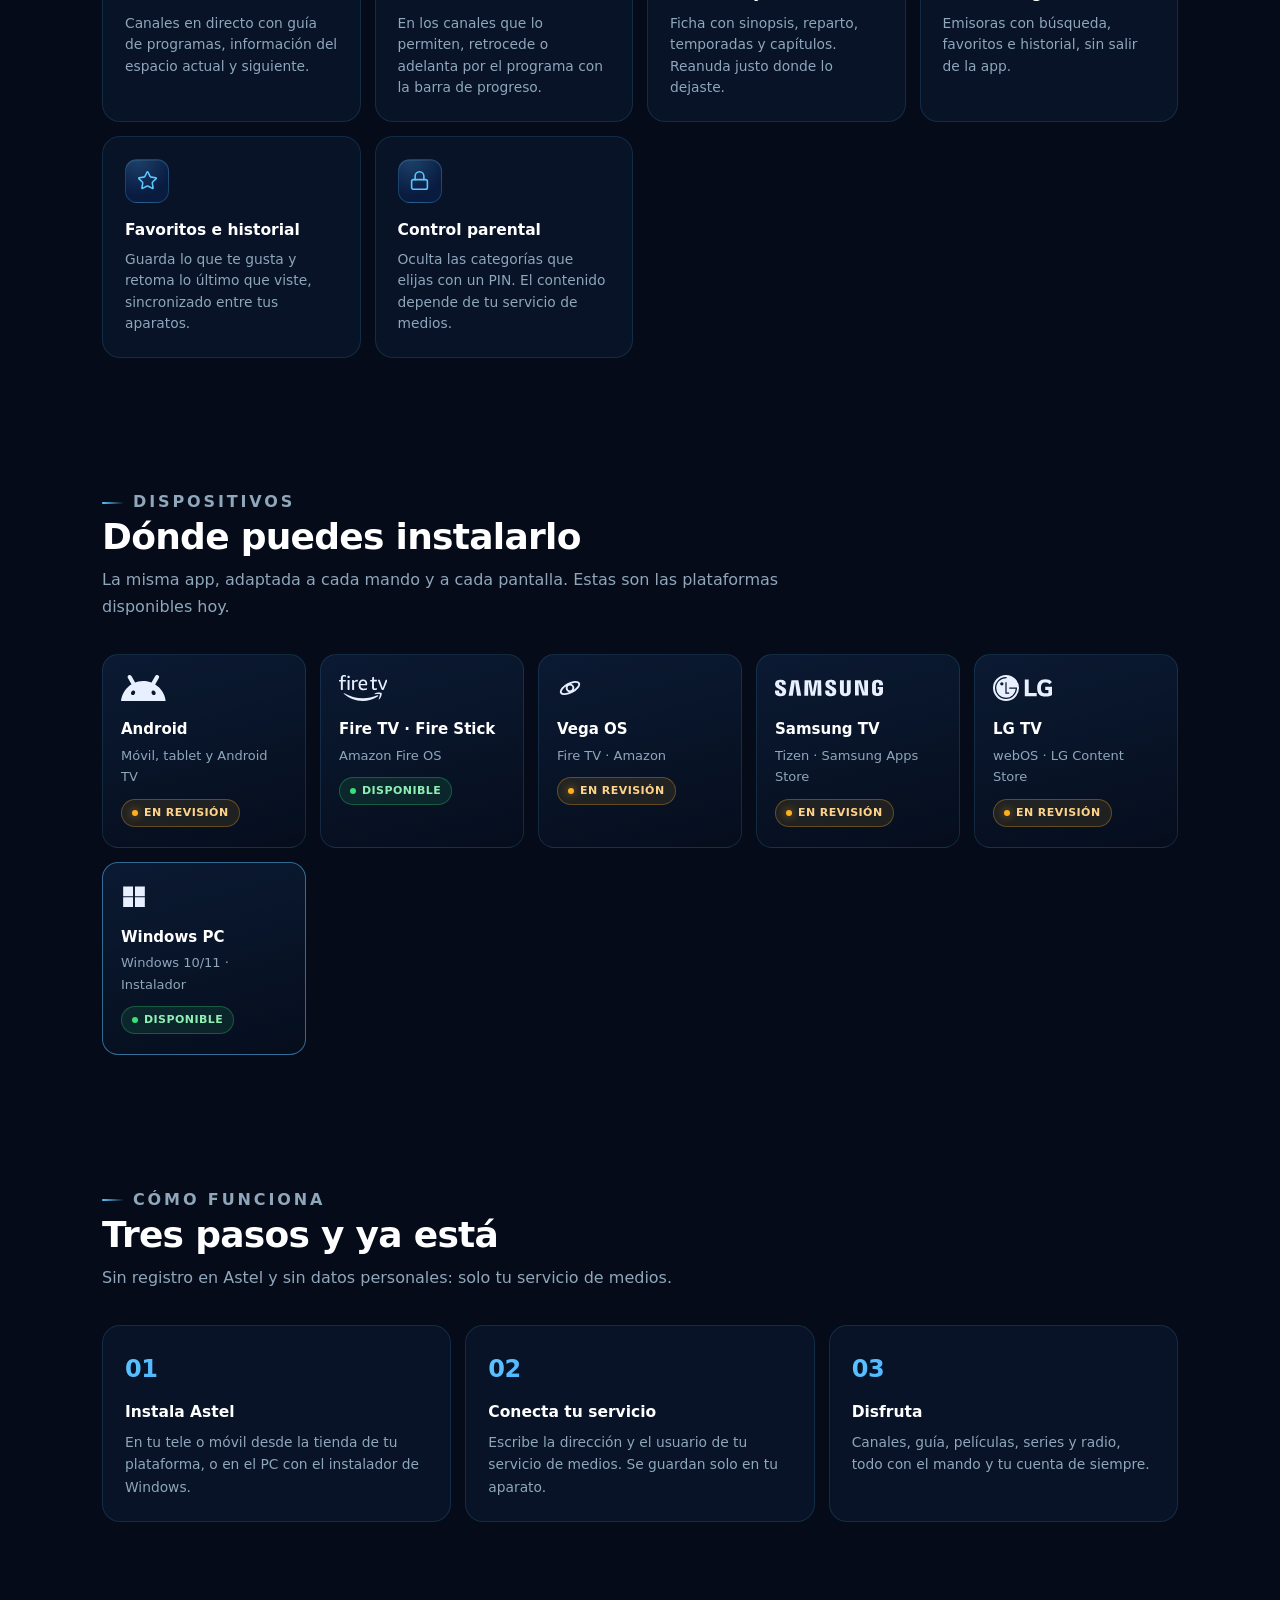
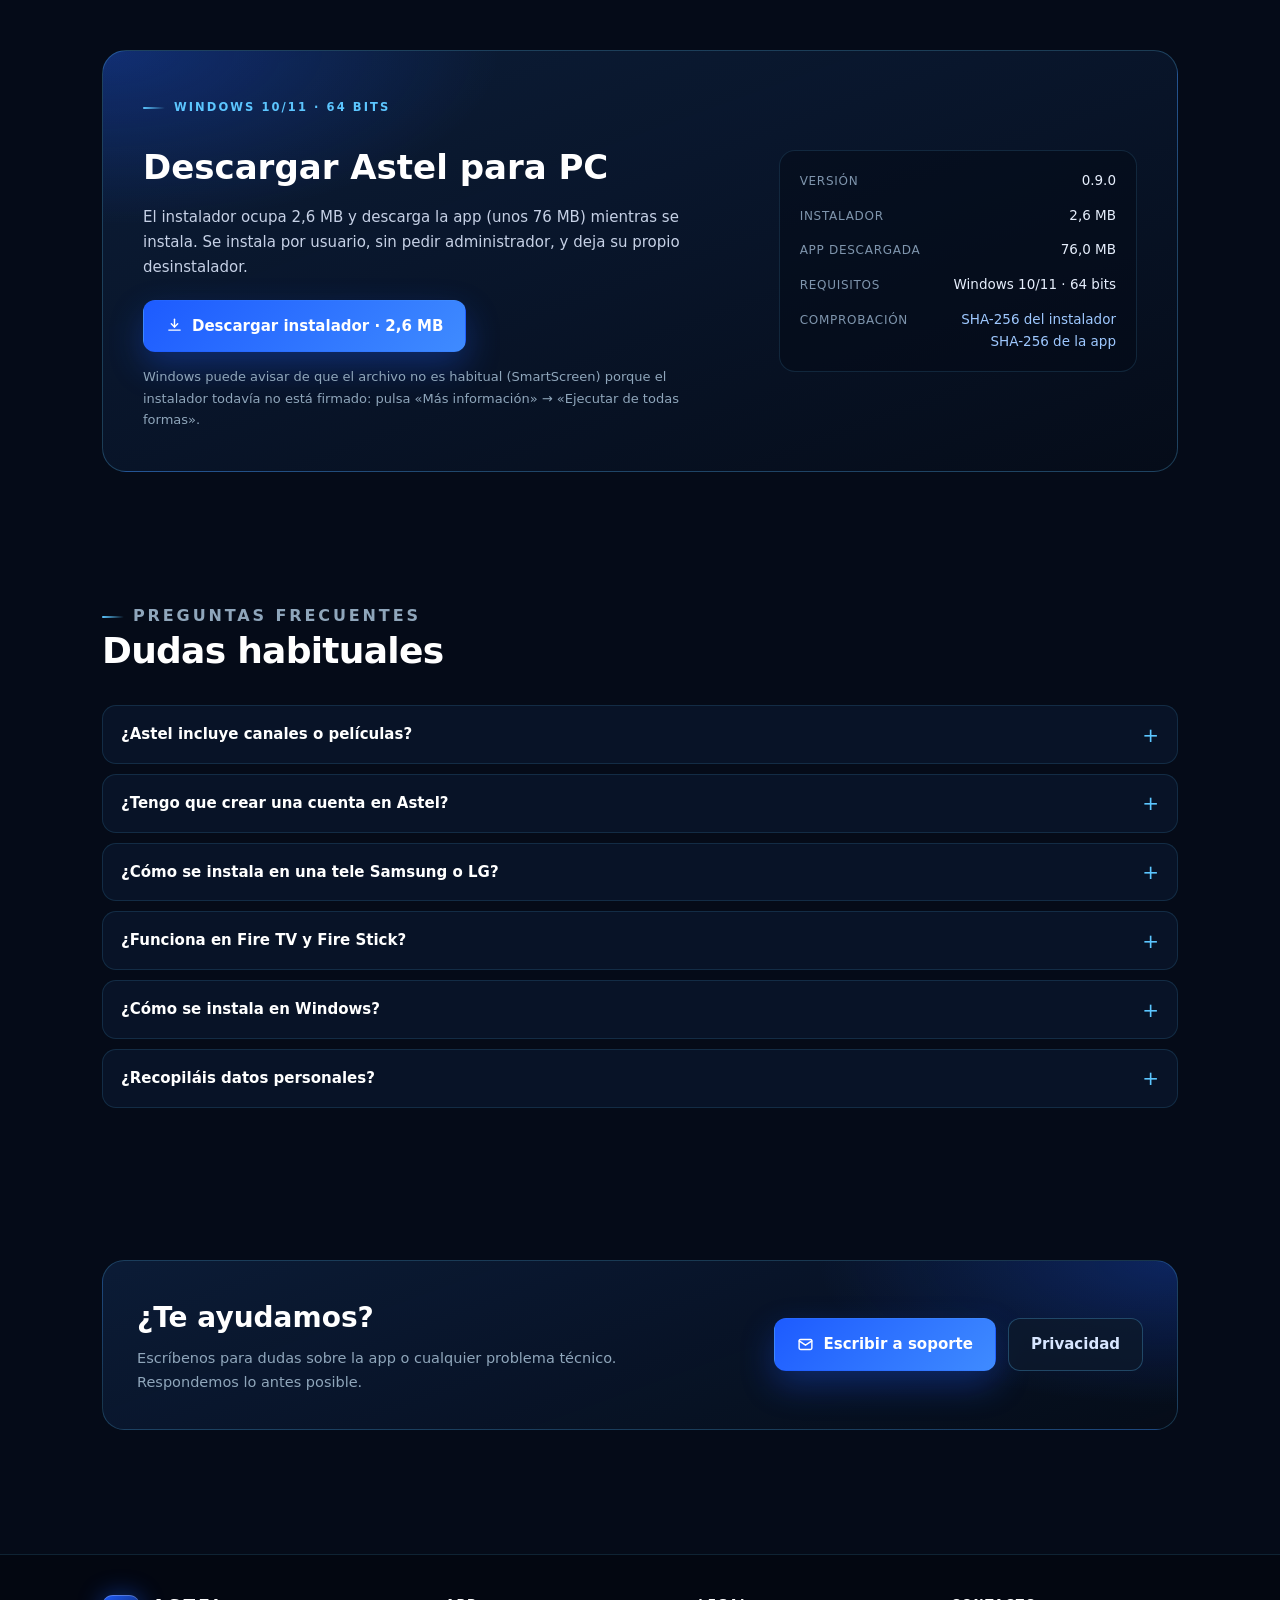
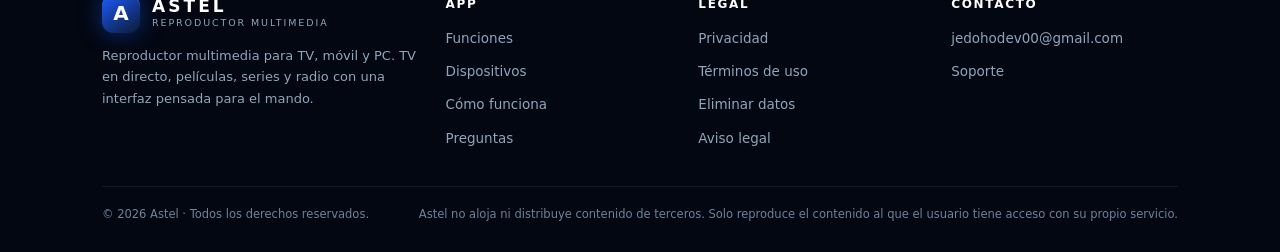
==== commit 95faf3f7: "Add files via upload" ====
--- a/index.html
+++ b/index.html
@@ -227,7 +227,7 @@
           <svg viewBox="0 0 24 24" role="img" style="fill:none;stroke:currentColor;stroke-width:1.7;stroke-linecap:round;stroke-linejoin:round"><circle cx="12" cy="12" r="3.1"/><ellipse cx="12" cy="12" rx="9.4" ry="4.1" transform="rotate(-28 12 12)"/></svg>
         </span>
         <b>Vega OS</b>
-        <span>Fire TV · Amazon (nuevos modelos)</span>
+        <span>Fire TV · Amazon</span>
         <span class="estado revision">En revisión</span>
       </article>
 
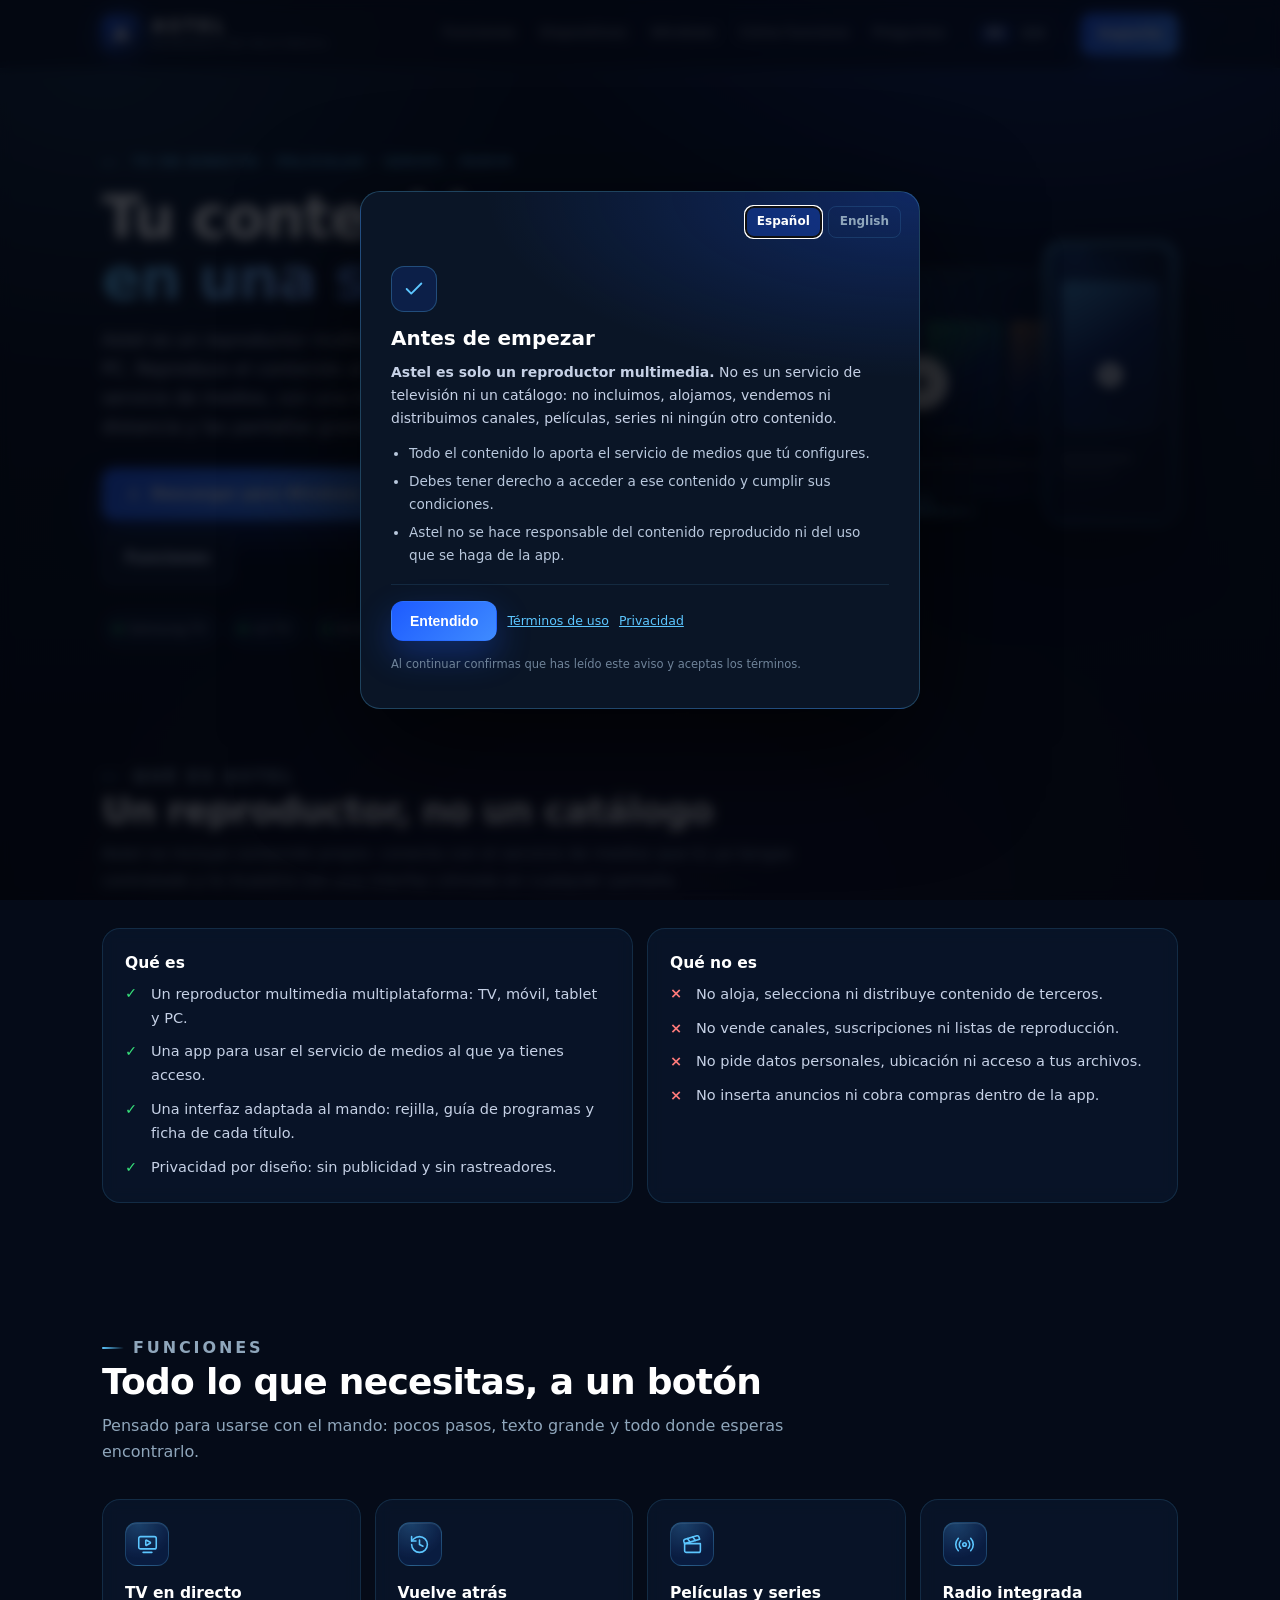
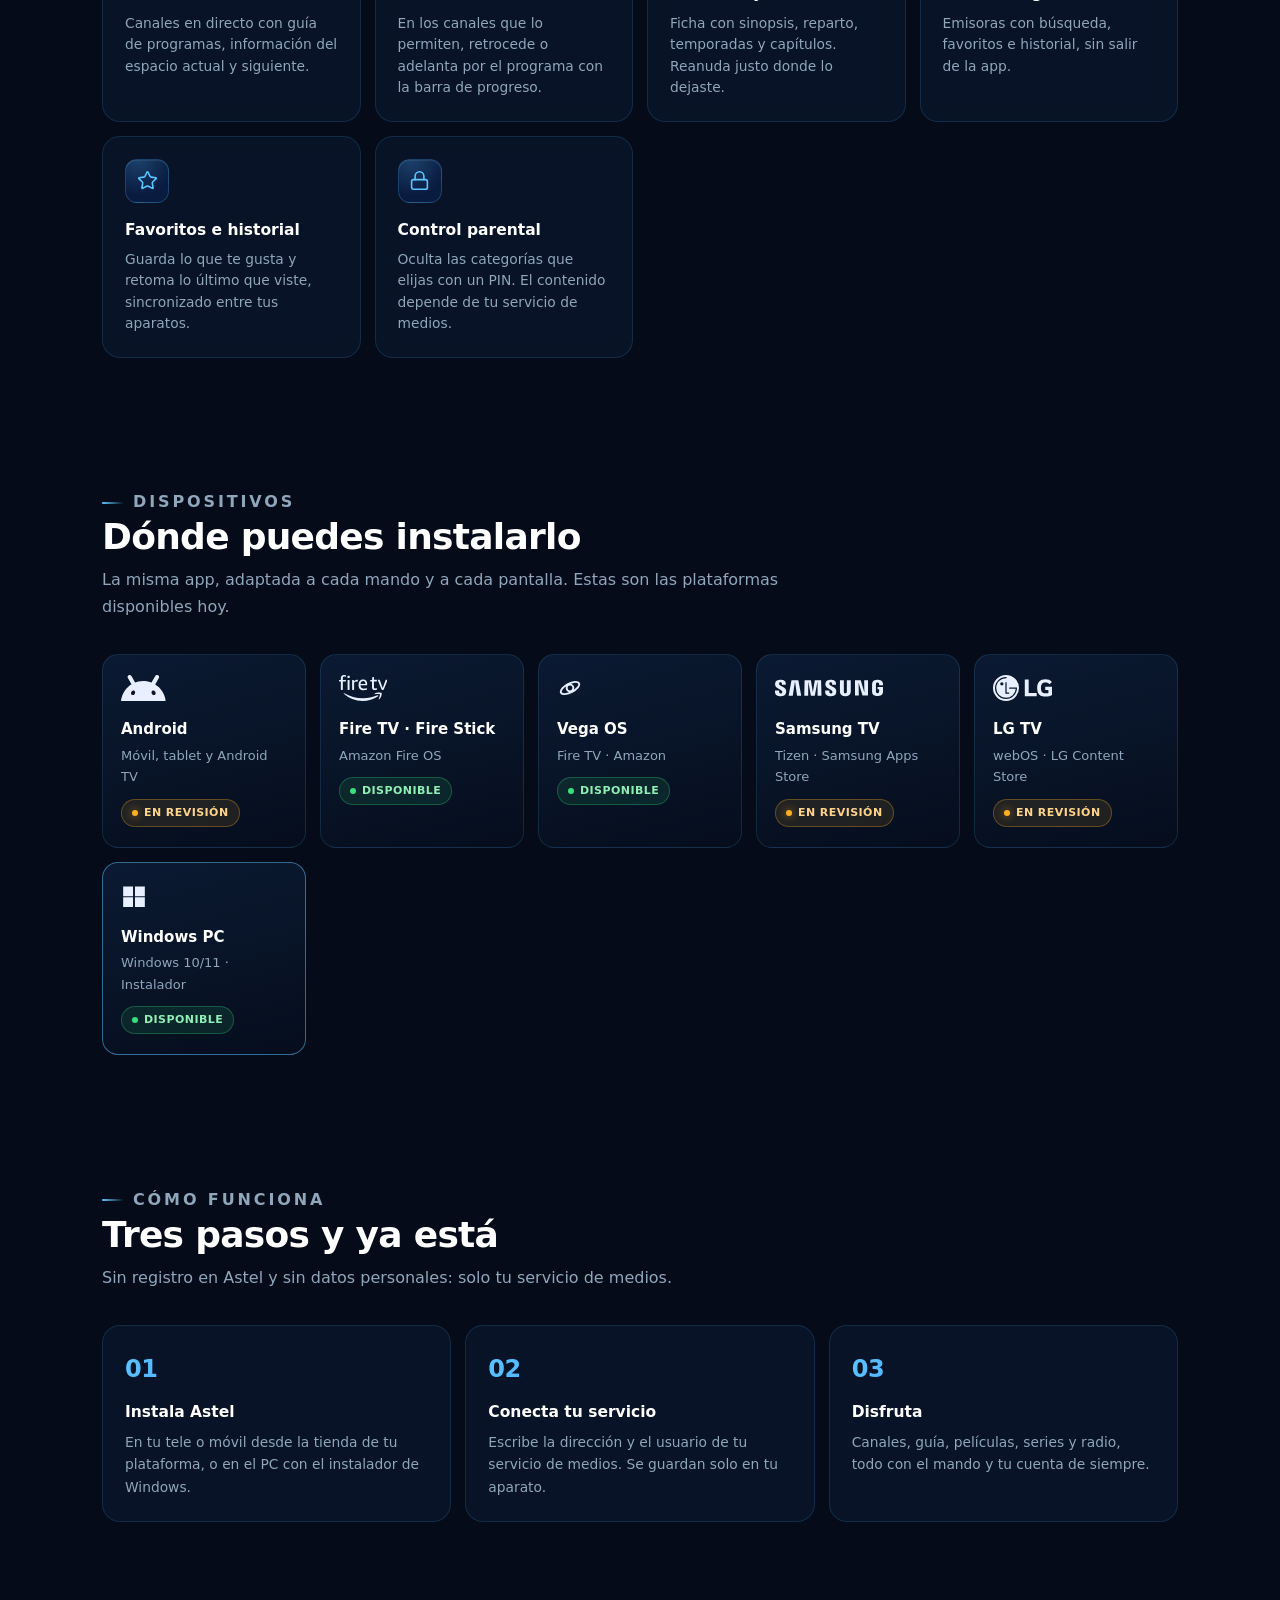
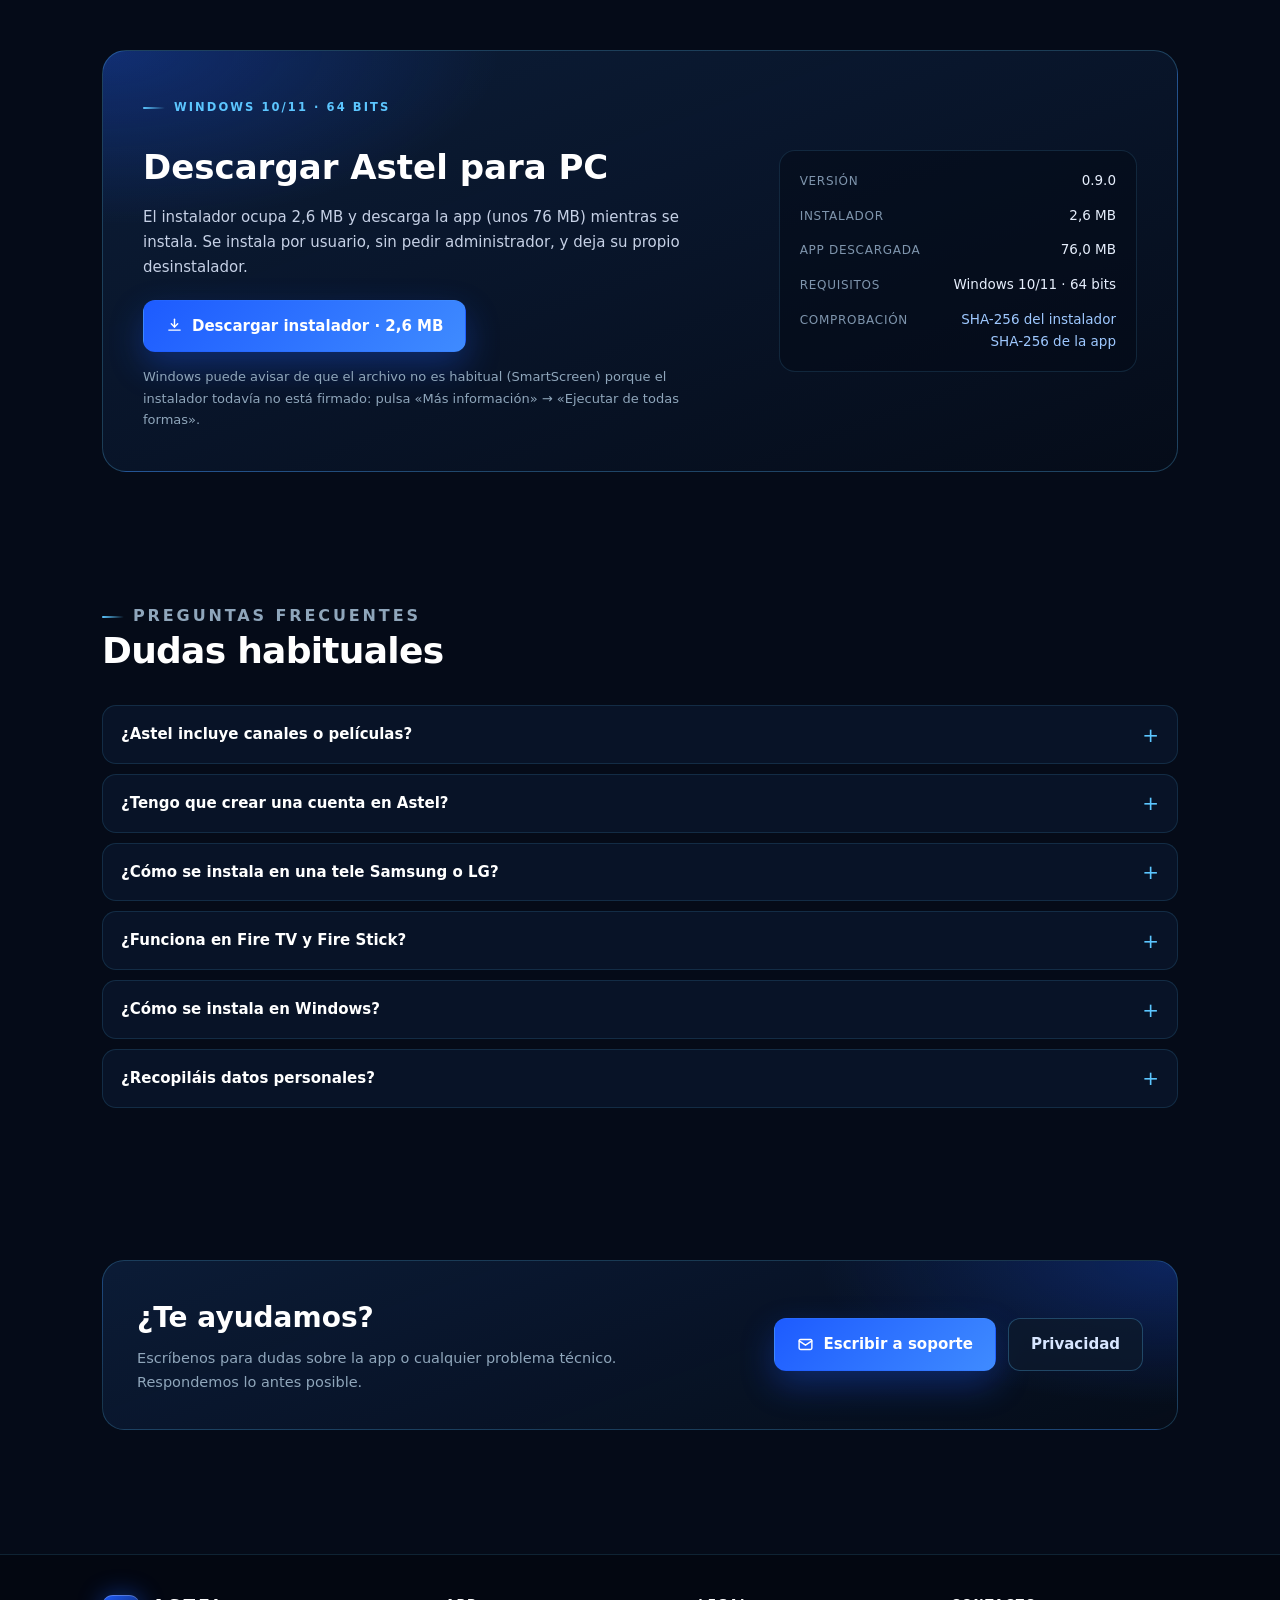
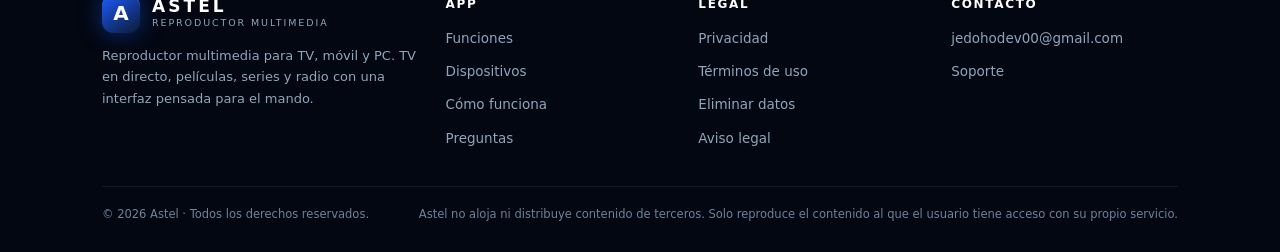
==== commit 32daaa15: "Add files via upload" ====
--- a/index.html
+++ b/index.html
@@ -74,7 +74,7 @@
       </p>
 
       <div class="acciones">
-        <a class="btn" href="https://update.apppilot.top/WS/Astel-Setup-0.9.0-lite.exe" rel="noopener">
+        <a class="btn" href="descargas/Astel-Setup-0.9.0-lite.exe" rel="noopener">
           <svg viewBox="0 0 24 24" fill="none" stroke="currentColor" stroke-width="2" stroke-linecap="round" stroke-linejoin="round" aria-hidden="true"><path d="M12 3v11"/><path d="M7.5 9.5 12 14l4.5-4.5"/><path d="M4 18.5h16"/></svg>
           Descargar para Windows
         </a>
@@ -228,7 +228,7 @@
         </span>
         <b>Vega OS</b>
         <span>Fire TV · Amazon</span>
-        <span class="estado revision">En revisión</span>
+        <span class="estado">Disponible</span>
       </article>
 
       <article class="dispositivo">
@@ -293,7 +293,7 @@
         <p class="descarga-intro">El instalador ocupa 2,6 MB y descarga la app (unos 76 MB) mientras se instala. Se instala por usuario, sin pedir administrador, y deja su propio desinstalador.</p>
 
         <div class="acciones">
-          <a class="btn" href="https://update.apppilot.top/WS/Astel-Setup-0.9.0-lite.exe" rel="noopener">
+          <a class="btn" href="descargas/Astel-Setup-0.9.0-lite.exe" rel="noopener">
             <svg viewBox="0 0 24 24" fill="none" stroke="currentColor" stroke-width="2" stroke-linecap="round" stroke-linejoin="round" aria-hidden="true"><path d="M12 3v11"/><path d="M7.5 9.5 12 14l4.5-4.5"/><path d="M4 18.5h16"/></svg>
             Descargar instalador · 2,6 MB
           </a>
@@ -308,7 +308,7 @@
         <div><dt>App descargada</dt><dd>76,0 MB</dd></div>
         <div><dt>Requisitos</dt><dd>Windows 10/11 · 64 bits</dd></div>
         <div><dt>Comprobación</dt><dd>
-          <a href="https://update.apppilot.top/WS/Astel-Setup-0.9.0-lite.exe.sha256">SHA-256 del instalador</a><br>
+          <a href="descargas/Astel-Setup-0.9.0-lite.exe.sha256">SHA-256 del instalador</a><br>
           <a href="https://update.apppilot.top/WS/Astel-0.9.0.7z.sha256">SHA-256 de la app</a>
         </dd></div>
       </dl>
@@ -340,7 +340,7 @@
 
       <details>
         <summary>¿Funciona en Fire TV y Fire Stick?</summary>
-        <p>Sí, en dispositivos Fire OS. La interfaz cambia sola al modo TV y se maneja con el mando del Fire.</p>
+        <p>Sí: en dispositivos Fire OS y en los nuevos Fire TV con Vega OS. La interfaz cambia sola al modo TV y se maneja con el mando del Fire.</p>
       </details>
 
       <details>
--- a/assets/estilo.css
+++ b/assets/estilo.css
@@ -1359,4 +1359,78 @@
 }
 
 .requisito b { display: block; color: #fff; font-size: 15.5px; margin-bottom: 5px; }
-.requisito span { color: var(--muted); font-size: 13.8px; }
+.requisito span { color: var(--muted); font-size: 13.8px; }
+
+/* modo desarrollador de la TV (pagina de Samsung) */
+.dev {
+    display: grid;
+    gap: 14px;
+    counter-reset: dev;
+}
+
+.dev-paso {
+    padding: 20px 22px;
+    border-radius: 16px;
+    background: var(--cristal);
+    border: 1px solid var(--linea);
+}
+
+.dev-paso h3 {
+    display: flex;
+    align-items: center;
+    gap: 10px;
+    margin: 0 0 10px;
+    color: #fff;
+    font-size: 15.5px;
+}
+
+.dev-paso h3::before {
+    counter-increment: dev;
+    content: counter(dev);
+    display: grid;
+    place-items: center;
+    width: 24px;
+    height: 24px;
+    flex: 0 0 24px;
+    border-radius: 50%;
+    font-size: 12.5px;
+    font-weight: 800;
+    color: #fff;
+    background: linear-gradient(120deg, var(--cyan), var(--blue));
+}
+
+.dev-paso ol {
+    margin: 0;
+    padding-left: 20px;
+    color: var(--muted);
+    font-size: 13.8px;
+    line-height: 1.65;
+}
+
+.dev-paso ol li { margin-bottom: 5px; }
+
+.dev-paso p {
+    margin: 10px 0 0;
+    color: var(--muted);
+    font-size: 13.2px;
+}
+
+.dev-paso b { color: #fff; }
+
+.dev-paso kbd {
+    display: inline-block;
+    min-width: 22px;
+    margin: 0 1px;
+    padding: 1px 6px;
+    border-radius: 5px;
+    border: 1px solid var(--linea);
+    background: rgba(92, 198, 255, .1);
+    color: #fff;
+    font-family: inherit;
+    font-size: 12.5px;
+    font-weight: 700;
+    text-align: center;
+}
+
+.aviso b { color: #fff; }
+.aviso a { color: #9ecbff; font-weight: 600; }
